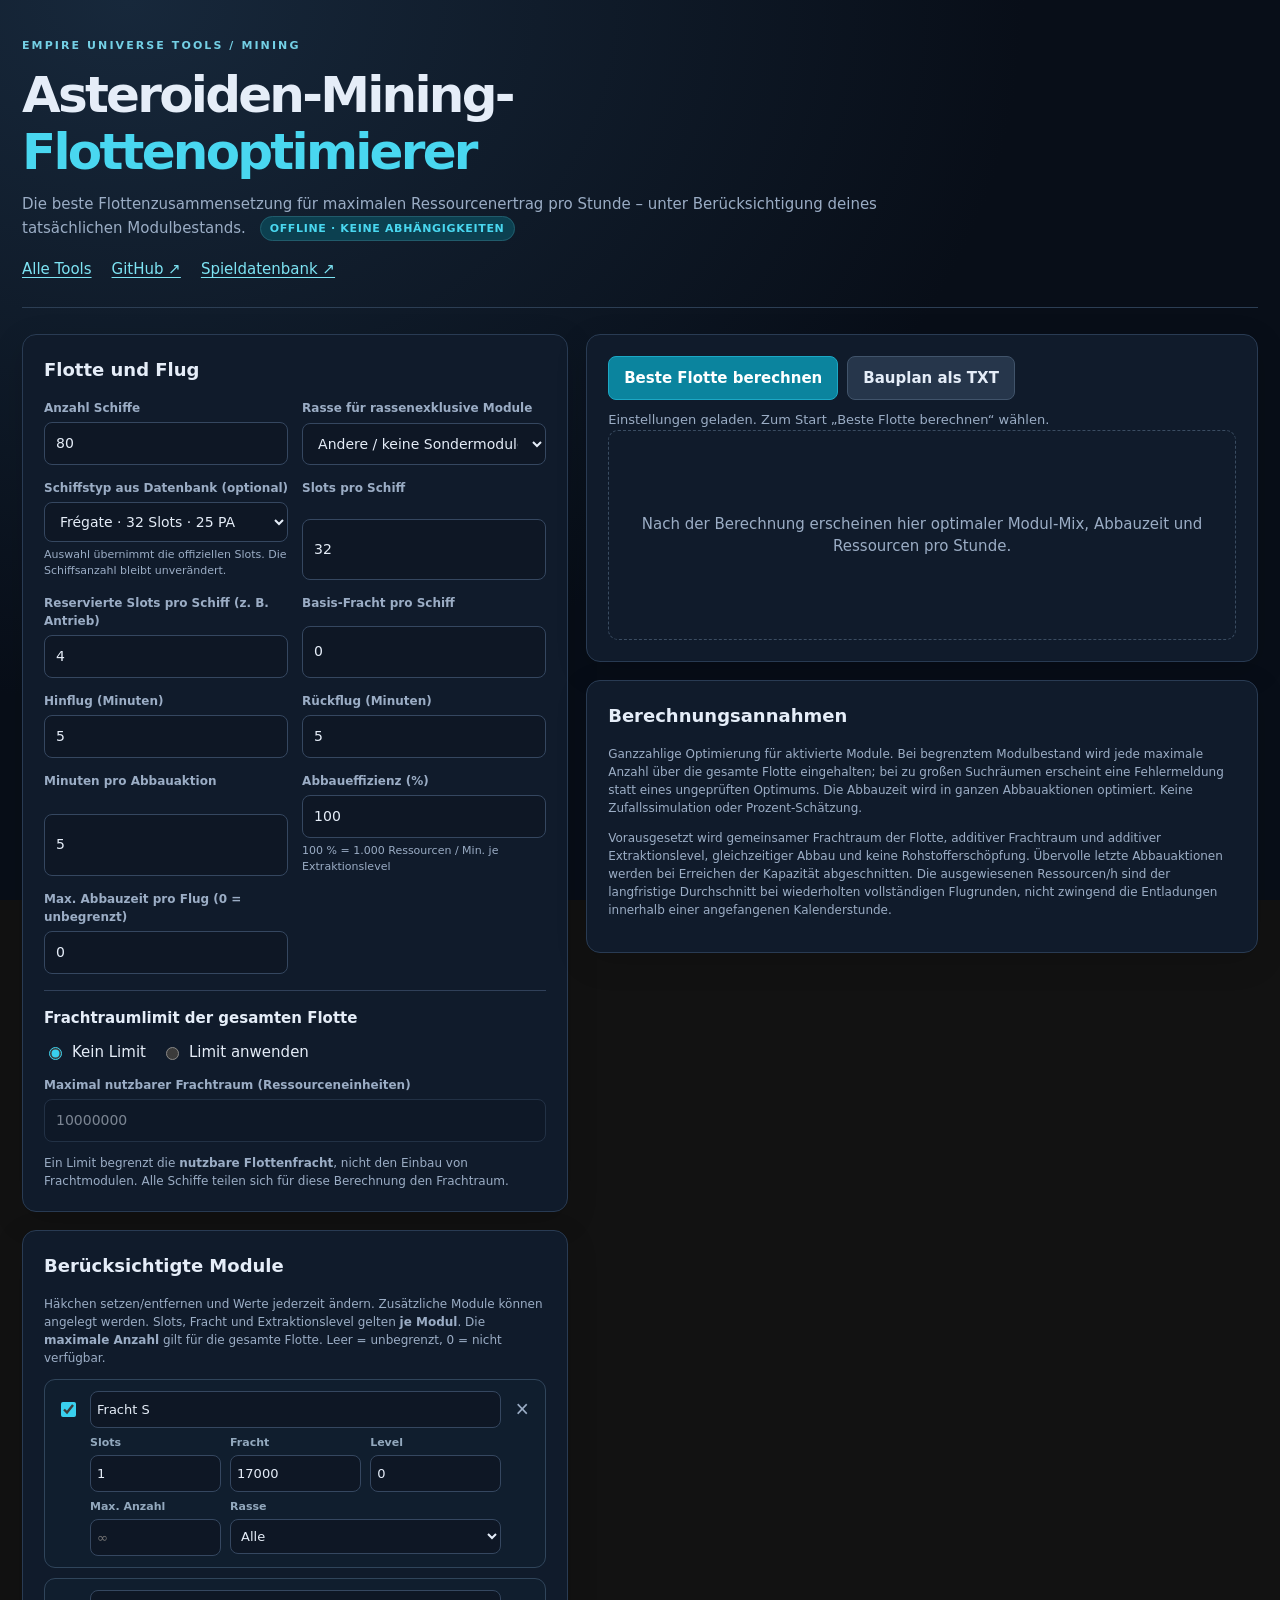
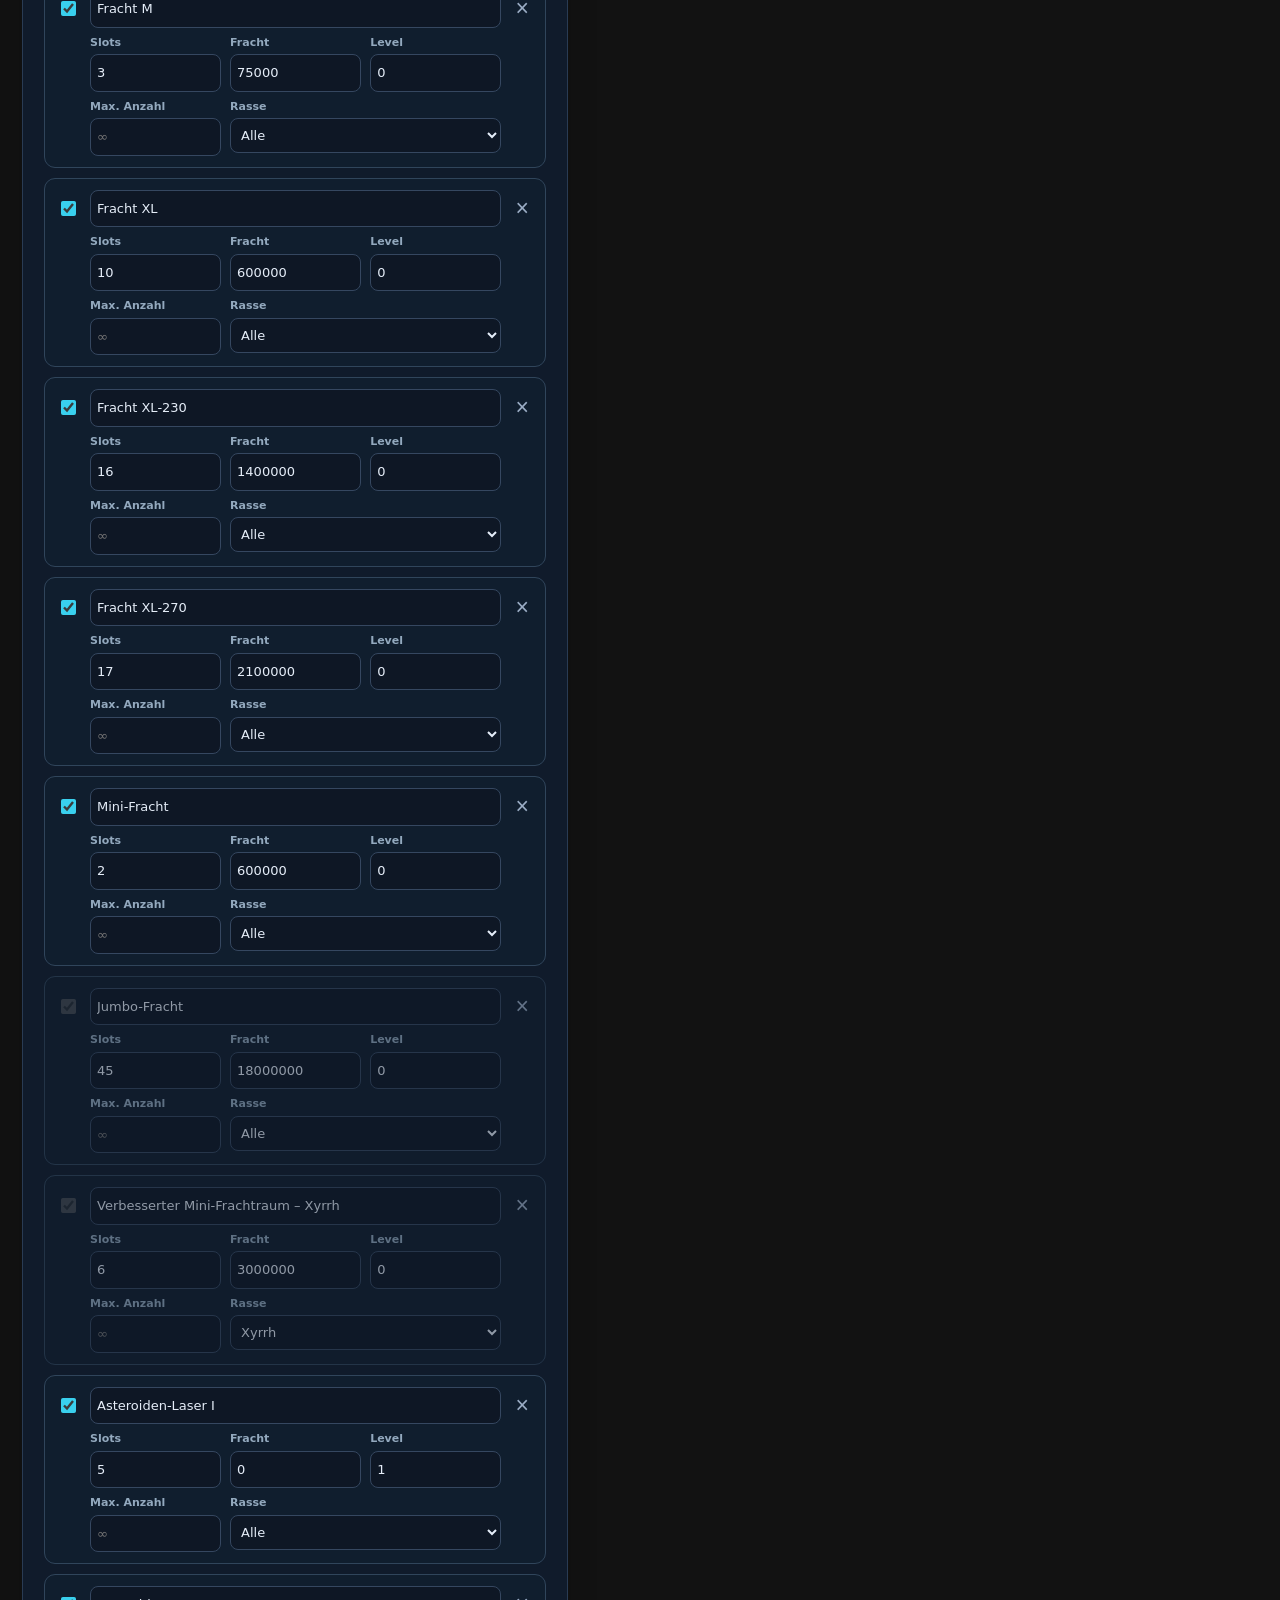
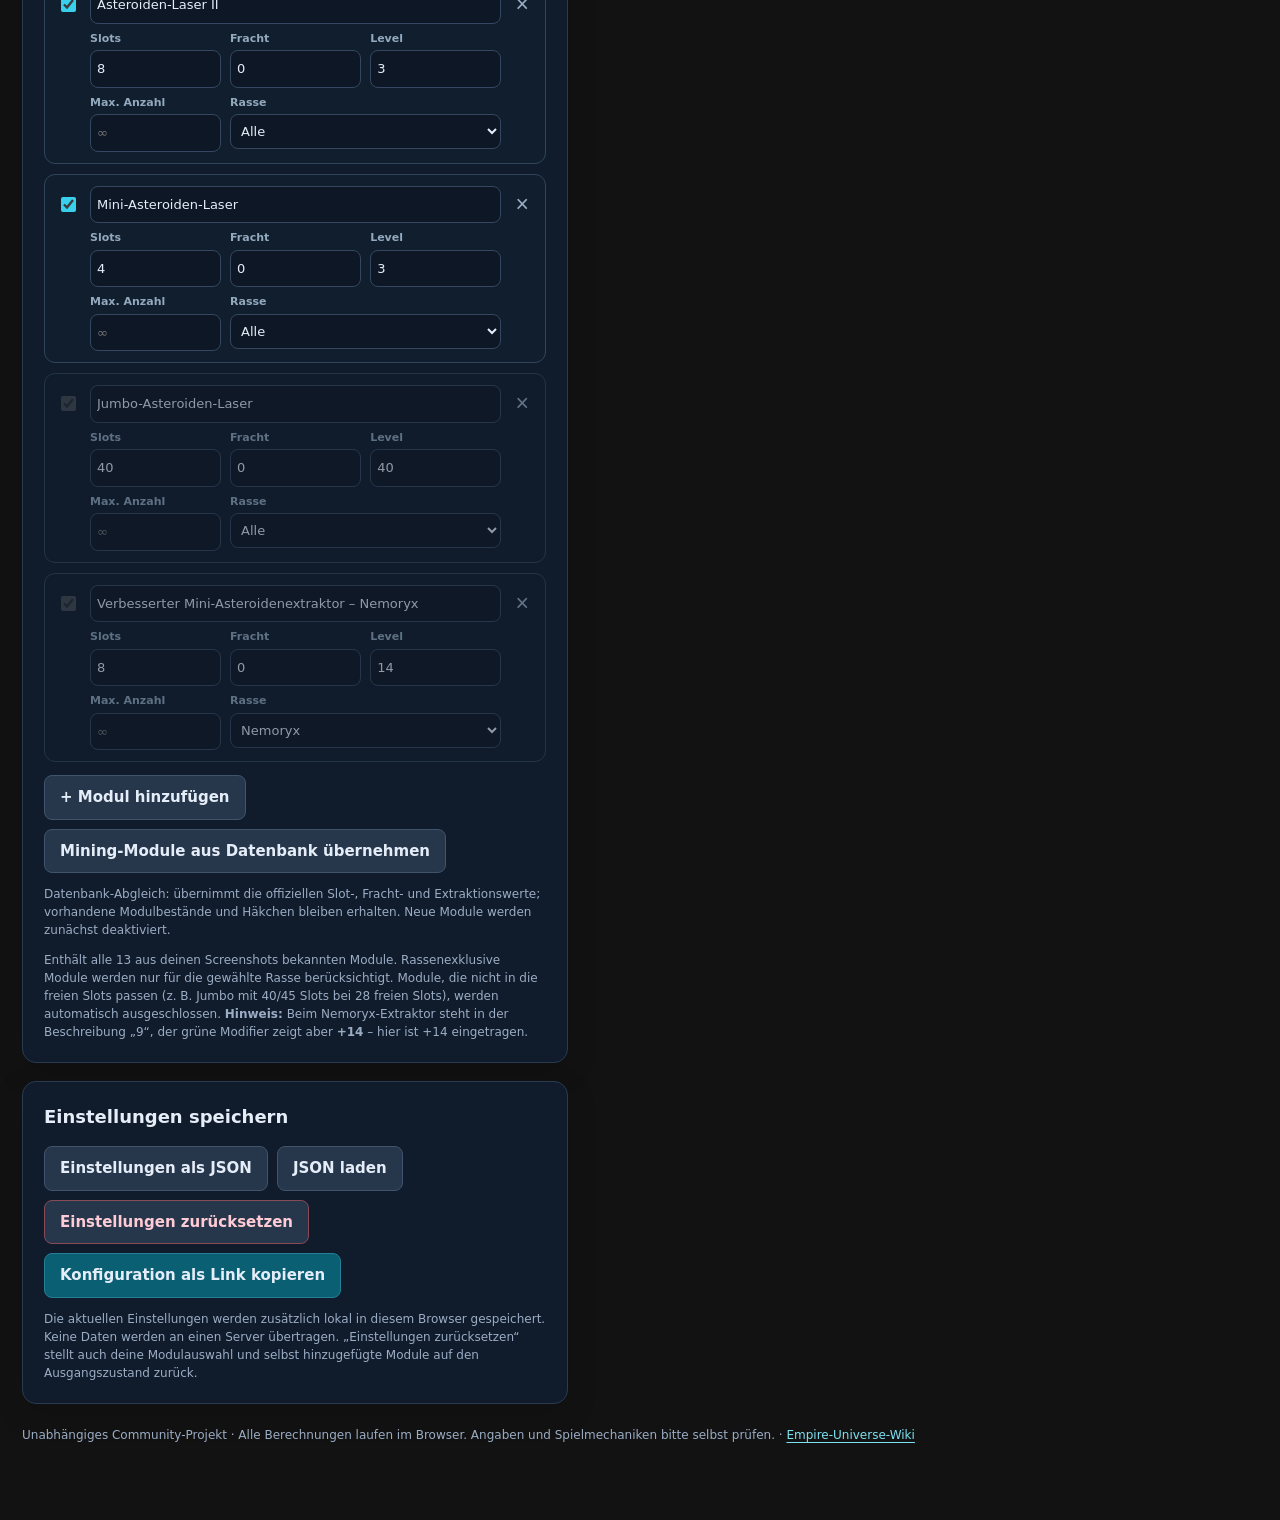
==== asteroiden-mining-flottenoptimierer/index.html @ 344a052e "perf(ui): lazy startup and worker-backed cancellable mining calculations" ====
<!doctype html>
<html lang="de">
<head>
  <meta charset="utf-8">
  <meta name="viewport" content="width=device-width,initial-scale=1">
  <meta name="color-scheme" content="dark">
  <title>Asteroiden-Mining-Flottenoptimierer | Empire Universe Tools</title>
  <meta name="description" content="Berechne die beste Asteroiden-Mining-Flotte für Empire Universe 4 mit Frachtmodulen, Abbau-Effizienz und maximalen Modulstückzahlen. Kostenlos und auf Deutsch.">
  <meta property="og:type" content="website"><meta property="og:locale" content="de_DE">
  <meta property="og:title" content="Asteroiden-Mining-Flottenoptimierer">
  <meta property="og:description" content="Optimiere Asteroidenabbau, Fracht und Flugzeiten mit begrenztem Modulbestand und teile deine Konfiguration.">
  <link rel="canonical" href="https://kejith.github.io/empire-universe-tools/asteroiden-mining-flottenoptimierer/">
  <style>
    :root{--bg:#0b101b;--panel:#141c2b;--panel2:#1b2637;--line:#2a394d;--text:#e5edf8;--muted:#9badc5;--cyan:#39d0ee;--green:#56ddb0;--danger:#ff8b95;--radius:14px}
    *{box-sizing:border-box}body{margin:0;background:radial-gradient(ellipse at 10% 0%,#17283b 0%,var(--bg) 55%) fixed;color:var(--text);font:15px/1.5 system-ui,-apple-system,Segoe UI,Roboto,sans-serif}
    .wrap{max-width:1220px;margin:0 auto;padding:28px 22px 64px}header{margin-bottom:24px}h1{margin:0;font-size:clamp(25px,4vw,36px);line-height:1.15;letter-spacing:-.5px}h1 span{color:var(--cyan)}header p{margin:10px 0 0;color:var(--muted)}h2{font-size:18px;margin:0 0 16px}h3{font-size:15px;margin:0 0 12px}
    .pill{font-size:11px;font-weight:750;letter-spacing:.06em;color:var(--cyan);background:#0c4050;border:1px solid #215b6b;padding:5px 9px;border-radius:99px;vertical-align:middle;margin-left:9px}
    .columns{display:grid;grid-template-columns:minmax(330px,1fr) minmax(450px,1.23fr);gap:18px;align-items:start}.stack{display:grid;gap:18px}
    .panel{background:var(--panel);border:1px solid var(--line);border-radius:var(--radius);padding:21px;box-shadow:0 8px 25px #0002;min-width:0}
    .grid{display:grid;grid-template-columns:repeat(2,minmax(0,1fr));gap:14px}.field{display:grid;gap:5px;min-width:0}.field label{color:var(--muted);font-size:12px;font-weight:650}.field small{font-size:11px;color:var(--muted)}
    input[type=number],input[type=text],select{width:100%;min-width:0;background:#0e1725;color:var(--text);border:1px solid #354760;border-radius:8px;padding:10px 11px;font:inherit;font-size:14px;outline:none}
    input:focus,select:focus,button:focus-visible{outline:2px solid var(--cyan);outline-offset:2px}input[type=checkbox],input[type=radio]{accent-color:#39d0ee}
    input:disabled{opacity:.5}.radio-row{display:flex;flex-wrap:wrap;gap:15px;align-items:center;margin:2px 0 12px}.radio-row label{cursor:pointer;display:flex;gap:7px;align-items:center}
    .actions{display:flex;gap:9px;flex-wrap:wrap}.btn{background:#26364b;color:var(--text);border:1px solid #41546b;border-radius:8px;padding:10px 15px;cursor:pointer;font:inherit;font-weight:650}.btn:hover{background:#324761}.primary{background:#0b849e;border-color:#1ca8c5;color:#fff}.primary:hover{background:#0c9ebb}.danger{color:var(--danger)}
    .module-table,.summary-table{width:100%;border-collapse:collapse}.module-table th,.summary-table th{font-size:11px;color:var(--muted);text-align:left;font-weight:700;border-bottom:1px solid var(--line);padding:0 6px 10px}.module-table td,.summary-table td{padding:8px 5px;border-bottom:1px solid #263347;vertical-align:middle}.module-table td:first-child,.module-table th:first-child{padding-left:0}.module-table td:last-child{text-align:right}
    .module-table input[type=number]{padding:8px 5px;width:100%;min-width:58px;font-size:12px}.module-table input[type=text]{padding:8px 6px;font-size:12px;min-width:104px}.module-table th:nth-child(1){width:24px}.module-table th:nth-child(2){width:33%}.module-table th:nth-child(3){width:13%}.module-table th:nth-child(4){width:23%}.module-table th:nth-child(5){width:12%}.module-table th:nth-child(6){width:120px}.module-table th:nth-child(7){width:30px}
    .scroller{overflow-x:auto}.module-table{min-width:710px}.module-table select{padding:8px 6px;font-size:12px;width:100%;min-width:90px}.module-incompatible{opacity:.55}.icon-btn{background:none;border:0;color:var(--muted);cursor:pointer;font-size:19px;padding:2px 5px}.icon-btn:hover{color:var(--danger)}
    .help{font-size:12px;color:var(--muted);margin:12px 0 0}.status{font-size:13px;color:var(--muted);min-height:20px;margin-top:10px}.status.error{color:var(--danger)}
    .metrics{display:grid;grid-template-columns:repeat(2,minmax(0,1fr));gap:11px}.metric{background:var(--panel2);padding:15px;border:1px solid #344359;border-radius:11px}.metric .label{font-size:12px;color:var(--muted);margin-bottom:5px}.metric .value{font-size:clamp(19px,2.4vw,26px);font-weight:750;font-variant-numeric:tabular-nums;line-height:1.2}.metric.feature .value{color:var(--green)}
    .empty{min-height:210px;display:grid;place-items:center;text-align:center;color:var(--muted);padding:20px;border:1px dashed #3a4c61;border-radius:10px}.hidden{display:none!important}
    .composition{display:grid;gap:12px}.ship{background:#111b29;border:1px solid #304259;border-radius:11px;padding:14px}.ship-head{display:flex;align-items:center;justify-content:space-between;gap:15px;margin-bottom:7px}.ship-head strong{font-size:15px}.ship-details{font-size:12px;color:var(--muted)}.tagline{display:flex;flex-wrap:wrap;gap:6px;margin-top:10px}.tag{border-radius:6px;border:1px solid #365166;background:#172b3a;padding:3px 7px;font-size:12px}
    .summary-table{font-size:13px}.summary-table td:last-child,.summary-table th:last-child{text-align:right;font-variant-numeric:tabular-nums}.summary-table td:nth-child(2),.summary-table th:nth-child(2){text-align:right}.em{color:var(--cyan);font-weight:750}.divider{border:0;border-top:1px solid var(--line);margin:16px 0}.smallprint{color:var(--muted);font-size:12px}.totals{display:flex;flex-wrap:wrap;gap:10px}.total{padding:6px 9px;background:#1b293b;border-radius:7px;font-size:12px}
    .progress{height:14px;display:flex;overflow:hidden;gap:2px;border-radius:5px;background:#17202d;margin:12px 0}.progress > span:nth-child(1),.progress > span:nth-child(3){background:#65778d}.progress > span:nth-child(2){background:#0ca486}
    .footer{margin-top:22px;color:var(--muted);font-size:12px}.hint{color:var(--muted);font-size:12px}
    @media(max-width:950px){.columns{grid-template-columns:1fr}}@media(max-width:520px){.wrap{padding:16px 12px 40px}.panel{padding:15px}.grid{gap:9px}.metrics{gap:8px}.metric{padding:11px}.pill{display:inline-block;margin:8px 0 0}.ship-head{align-items:start}}
  
/* Verbessertes UI */
:root{--bg:#080e18;--panel:#101b2b;--panel2:#172438;--line:#304059;--cyan:#49d7f0;--green:#67e0ba}
.wrap{max-width:1320px;padding-top:38px}
header{border-bottom:1px solid #2c3e54;padding-bottom:26px;margin-bottom:26px}
.produktkennung{font-size:11px;font-weight:800;color:#74d0e5;letter-spacing:.19em;margin-bottom:12px}
header h1{max-width:900px;font-size:clamp(30px,4.4vw,50px);letter-spacing:-.055em}
header p{max-width:860px;line-height:1.65;font-size:15px}
.navigation{display:flex;gap:20px;flex-wrap:wrap;margin-top:17px}
a{color:#7de3f3;text-decoration-thickness:1px;text-underline-offset:3px}
.panel{box-shadow:0 9px 32px #0002;border-color:#293b53}
.metric.feature{background:linear-gradient(145deg,#14392e,#162838);border-color:#2e7967}
.metric.feature .value{font-size:clamp(23px,2.8vw,31px)}
.composition .ship{border-left:3px solid #40aeca}
.share{background:#0a5f73;border-color:#247f96}
  .btn-reset{border-color:#8a4a58;color:#ffcbd4}
  .btn-reset:hover{background:#46212b;border-color:#da7287}
#shareStatus:empty{display:none}
#calculationProgress{display:block;width:100%;height:9px;margin:8px 0 14px;accent-color:#4ed5db}
#calculationProgress[hidden]{display:none}
#totalModules{display:flex;gap:6px;flex-wrap:wrap}
.erklaerung{margin-top:18px;padding:18px;background:#0d2330;border:1px solid #28586a;border-radius:10px}
.erklaerung h2{margin-bottom:12px}
.warum-inhalt{display:grid;grid-template-columns:repeat(auto-fit,minmax(195px,1fr));gap:13px}
.begruendung{background:#142c3c;border:1px solid #2d4e60;border-radius:9px;padding:13px}
.begruendung strong{display:block;color:#a6effa;margin-bottom:5px;font-size:13px}
.begruendung p{margin:0;font-size:12px;color:#c6d7e4;line-height:1.6}
.vergleichsbalken{width:100px;height:9px;border-radius:5px;background:#213245;overflow:hidden}
.vergleichsbalken span{height:100%;display:block;background:linear-gradient(90deg,#0f90a8,#61dfba);border-radius:5px}
#alternatives td:last-child,#alternatives th:last-child{text-align:left}
[hidden]{display:none!important}
/* Modulfelder als Karten statt horizontal scrollender Tabelle. */
.scroller:has(.module-table){overflow:visible}
.module-table{display:block;min-width:0!important;width:100%;border:0}
.module-table thead{display:none}
.module-table tbody{display:grid;gap:10px}
.module-table tr{display:grid;grid-template-columns:25px repeat(3,minmax(0,1fr)) 24px;column-gap:9px;row-gap:7px;border:1px solid #30455b;border-radius:11px;padding:11px;background:#101e2e;min-width:0}
.module-table td{display:flex;flex-direction:column;gap:3px;min-width:0;width:auto;padding:0!important;border:0!important;text-align:left!important}
.module-table td::before{content:attr(data-label);display:block;color:#93a9be;font-size:11px;font-weight:650;min-height:16px}
.module-table td:first-child{grid-column:1;grid-row:1;justify-content:center;align-items:center}
.module-table td:first-child::before,.module-table td:nth-child(2)::before,.module-table td:last-child::before{display:none}
.module-table td:nth-child(2){grid-column:2/5;grid-row:1;justify-content:center}
.module-table td:nth-child(3){grid-column:2;grid-row:2}
.module-table td:nth-child(4){grid-column:3;grid-row:2}
.module-table td:nth-child(5){grid-column:4;grid-row:2}
.module-table td:nth-child(6){grid-column:2;grid-row:3}
.module-table td:nth-child(7){grid-column:3/5;grid-row:3}
.module-table td:nth-child(8){grid-column:5;grid-row:1;justify-content:center}
.module-table input[type=number],.module-table input[type=text],.module-table select{min-width:0!important;width:100%;max-width:100%;font-size:13px;padding:8px 6px}
.module-table input[type=checkbox]{width:15px;height:15px;margin:0}
.module-table .icon-btn{padding:0;font-size:23px;line-height:1;min-width:24px}
.module-table .module-incompatible{opacity:.6}
@media(max-width:490px){.module-table tr{column-gap:6px;padding:9px}.module-table input[type=number],.module-table input[type=text],.module-table select{font-size:12px;padding:8px 4px}}

  </style>
</head>
<body>
  <main class="wrap">
    <header>
      <h1>Empire Universe 4 <span>Flottenoptimierer</span></h1>
      <p>Maximaler langfristiger Ressourcen-Ertrag pro Stunde, mit diskreten Abbauzyklen und tatsächlich montierbaren Modulen. <span class="pill">OFFLINE · KEINE ABHÄNGIGKEITEN</span></p>
    </header>

    <div class="columns">
      <div class="stack">
        <section class="panel">
          <h2>Flotte und Flug</h2>
          <div class="grid">
            <div class="field"><label for="ships">Anzahl Schiffe</label><input id="ships" type="number" min="1" max="300" step="1" value="80"></div>
            <div class="field"><label for="race">Rasse für rassenexklusive Module</label><select id="race"><option value="other">Andere / keine Sondermodule</option><option value="nemoryx">Nemoryx</option><option value="xyrrh">Xyrrh</option></select></div>
            <div class="field"><label for="slots">Slots pro Schiff</label><input id="slots" type="number" min="1" max="500" step="1" value="32"></div>
            <div class="field"><label for="reserved">Reservierte Slots pro Schiff (z. B. Antrieb)</label><input id="reserved" type="number" min="0" step="1" value="4"></div>
            <div class="field"><label for="baseCargo">Basis-Fracht pro Schiff</label><input id="baseCargo" type="number" min="0" step="1" value="0"></div>
            <div class="field"><label for="outbound">Hinflug (Minuten)</label><input id="outbound" type="number" min="0" step="0.1" value="5"></div>
            <div class="field"><label for="inbound">Rückflug (Minuten)</label><input id="inbound" type="number" min="0" step="0.1" value="5"></div>
            
            <div class="field"><label for="interval">Minuten pro Abbauaktion</label><input id="interval" type="number" min="0.1" step="0.1" value="5"></div>
            <div class="field"><label for="efficiency">Abbaueffizienz (%)</label><input id="efficiency" type="number" min="0.01" max="1000" step="0.1" value="100"><small>100 % = 1.000 Ressourcen / Min. je Extraktionslevel</small></div>
            <div class="field"><label for="maxMining">Max. Abbauzeit pro Flug (0 = unbegrenzt)</label><input id="maxMining" type="number" min="0" step="any" value="0"></div>
          </div>
          <hr class="divider">
          <h3>Frachtraumlimit der gesamten Flotte</h3>
          <div class="radio-row">
            <label><input type="radio" name="limitMode" value="none" checked> Kein Limit</label>
            <label><input type="radio" name="limitMode" value="limit"> Limit anwenden</label>
          </div>
          <div class="field"><label for="cargoLimit">Maximal nutzbarer Frachtraum (Ressourceneinheiten)</label><input id="cargoLimit" type="number" min="1" step="1" value="10000000" disabled></div>
          <p class="help">Ein Limit begrenzt die <strong>nutzbare Flottenfracht</strong>, nicht den Einbau von Frachtmodulen. Alle Schiffe teilen sich für diese Berechnung den Frachtraum.</p>
        </section>

        <section class="panel">
          <h2>Berücksichtigte Module</h2>
          <p class="smallprint">Häkchen setzen/entfernen und Werte jederzeit ändern. Zusätzliche Module können angelegt werden. Slots, Fracht und Extraktionslevel gelten <strong>je Modul</strong>. Die <strong>maximale Anzahl</strong> gilt für die gesamte Flotte. Leer = unbegrenzt, 0 = nicht verfügbar.</p>
          <div class="scroller"><table class="module-table">
            <thead><tr><th title="Berücksichtigen">An</th><th>Name</th><th>Slots</th><th>Fracht</th><th>Level</th><th>Max. Anzahl</th><th>Rasse</th><th></th></tr></thead>
            <tbody id="moduleRows"></tbody>
          </table></div>
          <div class="actions" style="margin-top:13px">
            <button class="btn" type="button" id="addModule">+ Modul hinzufügen</button>
          </div>
          <p class="help">Enthält alle 13 aus deinen Screenshots bekannten Module. Rassenexklusive Module werden nur für die gewählte Rasse berücksichtigt. Module, die nicht in die freien Slots passen (z. B. Jumbo mit 40/45 Slots bei 28 freien Slots), werden automatisch ausgeschlossen. <strong>Hinweis:</strong> Beim Nemoryx-Extraktor steht in der Beschreibung „9“, der grüne Modifier zeigt aber <strong>+14</strong> – hier ist +14 eingetragen.</p>
        </section>
        <section class="panel">
          <h2>Einstellungen speichern</h2>
          <div class="actions">
            <button class="btn" id="exportSettings" type="button">Einstellungen als JSON</button>
            <button class="btn" id="importSettings" type="button">JSON laden</button>
            <button class="btn btn-reset" type="button" id="reset" title="Alle Einstellungen und Module auf die Standardwerte zurücksetzen">Einstellungen zurücksetzen</button>
            <input type="file" id="importFile" accept="application/json,.json" class="hidden">
          </div>
          <p class="help">Die aktuellen Einstellungen werden zusätzlich lokal in diesem Browser gespeichert. Keine Daten werden an einen Server übertragen. „Einstellungen zurücksetzen“ stellt auch deine Modulauswahl und selbst hinzugefügte Module auf den Ausgangszustand zurück.</p>
        </section>
      </div>

      <div class="stack">
        <section class="panel">
          <div class="actions"><button class="btn primary" id="calculate" type="button">Beste Flotte berechnen</button><button class="btn" id="cancelCalculation" type="button" hidden>Berechnung abbrechen</button><button class="btn" id="downloadPlan" type="button" disabled>Bauplan als TXT</button></div>
          <div id="status" class="status" role="status" aria-live="polite">Bereit zur Berechnung.</div><progress id="calculationProgress" max="100" value="0" aria-label="Fortschritt der Flottenoptimierung" hidden></progress>
          <div id="empty" class="empty">Nach der Berechnung erscheinen hier optimaler Modul-Mix, Abbauzeit und Ressourcen pro Stunde.</div>
          <div id="results" class="hidden">
            <div class="metrics">
              <div class="metric feature"><div class="label">Ressourcen pro Stunde (langfristig)</div><div class="value" id="hourRate">–</div></div>
              <div class="metric"><div class="label">Optimale Abbauzeit</div><div class="value" id="miningTime">–</div></div>
              <div class="metric"><div class="label">Extraktionsstärke gesamt</div><div class="value" id="miningLevel">–</div></div>
              <div class="metric"><div class="label">Frachtkapazität installiert</div><div class="value" id="cargoTotal">–</div></div>
              <div class="metric"><div class="label">Ressourcen pro Flugrunde</div><div class="value" id="perCycle">–</div></div>
              <div class="metric"><div class="label">Gesamtdauer einer Flugrunde</div><div class="value" id="cycleTime">–</div></div>
            </div>
            <div class="progress" title="Hinflug / Abbau / Rückflug"><span id="barOut"></span><span id="barMining"></span><span id="barReturn"></span></div>
            <div class="smallprint" id="cycleDescription"></div>
            <hr class="divider">
            <h2>Optimale Flottenzusammensetzung</h2>
            <div id="composition" class="composition"></div>
            <hr class="divider">
            <h2>Gesamter Modulbedarf</h2>
            <div id="totalModules"></div>
            <hr class="divider">
            <h2>Vergleich alternativer Abbauzeiten</h2>
            <div class="scroller"><table class="summary-table"><thead><tr><th>Abbauzeit</th><th>Stärke</th><th>Ressourcen / h</th></tr></thead><tbody id="alternatives"></tbody></table></div>
            <p class="help">Jede Zeile wird mit einer eigenen, dafür optimalen Flottenzusammensetzung berechnet.</p>
          </div>
        </section>
        <section class="panel">
          <h2>Berechnungsannahmen</h2>
          <p class="smallprint">Ganzzahlige Optimierung für aktivierte Module. Bei begrenztem Modulbestand wird jede maximale Anzahl über die gesamte Flotte eingehalten; bei zu großen Suchräumen erscheint eine Fehlermeldung statt eines ungeprüften Optimums. Die Abbauzeit wird in ganzen Abbauaktionen optimiert. Keine Zufallssimulation oder Prozent-Schätzung.</p>
          <p class="smallprint">Vorausgesetzt wird gemeinsamer Frachtraum der Flotte, additiver Frachtraum und additiver Extraktionslevel, gleichzeitiger Abbau und keine Rohstofferschöpfung. Übervolle letzte Abbauaktionen werden bei Erreichen der Kapazität abgeschnitten. Die ausgewiesenen Ressourcen/h sind der langfristige Durchschnitt bei wiederholten vollständigen Flugrunden, nicht zwingend die Entladungen innerhalb einer angefangenen Kalenderstunde.</p>
        </section>
      </div>
    </div>
    <p class="footer">Läuft als einzelne HTML-Datei ohne CDN oder externe Bibliotheken. Modulnamen und -werte sind manuell änderbar, damit spätere Spielupdates berücksichtigt werden können.</p>
  </main>
<script>
'use strict';

const defaults = {
  ships:80, slots:32, reserved:4, baseCargo:0, outbound:5, inbound:5,
  interval:5, efficiency:100, maxMining:0, limitMode:'none', cargoLimit:10000000, race:'other', schemaVersion:2,
  modules:[
    {id:'cargo-s',name:'Fracht S',slots:1,cargo:17000,extraction:0,enabled:true,race:'all'},
    {id:'cargo-m',name:'Fracht M',slots:3,cargo:75000,extraction:0,enabled:true,race:'all'},
    {id:'cargo-xl',name:'Fracht XL',slots:10,cargo:600000,extraction:0,enabled:true,race:'all'},
    {id:'cargo-xl230',name:'Fracht XL-230',slots:16,cargo:1400000,extraction:0,enabled:true,race:'all'},
    {id:'cargo-xl270',name:'Fracht XL-270',slots:17,cargo:2100000,extraction:0,enabled:true,race:'all'},
    {id:'cargo-mini',name:'Mini-Fracht',slots:2,cargo:600000,extraction:0,enabled:true,race:'all'},
    {id:'cargo-jumbo',name:'Jumbo-Fracht',slots:45,cargo:18000000,extraction:0,enabled:true,race:'all'},
    {id:'cargo-xyrrh',name:'Verbesserter Mini-Frachtraum – Xyrrh',slots:6,cargo:3000000,extraction:0,enabled:true,race:'xyrrh'},
    {id:'laser-i',name:'Asteroiden-Laser I',slots:5,cargo:0,extraction:1,enabled:true,race:'all'},
    {id:'laser-ii',name:'Asteroiden-Laser II',slots:8,cargo:0,extraction:3,enabled:true,race:'all'},
    {id:'laser-mini',name:'Mini-Asteroiden-Laser',slots:4,cargo:0,extraction:3,enabled:true,race:'all'},
    {id:'laser-jumbo',name:'Jumbo-Asteroiden-Laser',slots:40,cargo:0,extraction:40,enabled:true,race:'all'},
    {id:'laser-nemoryx',name:'Verbesserter Mini-Asteroidenextraktor – Nemoryx',slots:8,cargo:0,extraction:14,enabled:true,race:'nemoryx'}
  ]
};
const $ = id => document.getElementById(id);
const format = new Intl.NumberFormat('de-DE',{maximumFractionDigits:2});
const integers = new Intl.NumberFormat('de-DE',{maximumFractionDigits:0});
const clone = data => JSON.parse(JSON.stringify(data));
const number = (value,label,{min=0,integer=false,max=Number.MAX_SAFE_INTEGER}={}) => {
  const n=Number(value);
  if(value === '' || !Number.isFinite(n) || n < min || n > max || (integer && !Number.isSafeInteger(n)))
    throw new Error(`${label}: ungültiger Wert${integer?' (ganze Zahl erforderlich)':''}.`);
  return n;
};
let modules=clone(defaults.modules).map(m=>({...m,maxCount:null}));
let currentPlan=null;
let currentWorker=null;
let requestId=0;

function renderModules(){
  const body=$('moduleRows'); body.replaceChildren();
  const race=$('race').value;
  const freeSlots=Math.max(0,Number($('slots').value)-Number($('reserved').value));
  for(const module of modules){
    const tr=document.createElement('tr');
    const isRaceAllowed=module.race==='all'||module.race===race;
    const fits=Number(module.slots)<=freeSlots;
    if(!isRaceAllowed||!fits){tr.classList.add('module-incompatible');tr.title=!isRaceAllowed?'Nicht für die ausgewählte Rasse verfügbar.':'Zu viele Slots für dieses Schiff.';}
    const checkboxCell=document.createElement('td');
    const checkbox=document.createElement('input');checkbox.type='checkbox';checkbox.checked=module.enabled;checkbox.disabled=!isRaceAllowed||!fits;checkbox.title=tr.title||'Modul berücksichtigen';
    checkbox.addEventListener('change',()=>{module.enabled=checkbox.checked;dirty();});checkboxCell.append(checkbox);tr.append(checkboxCell);
    for(const [key,type,min] of [['name','text',null],['slots','number',1],['cargo','number',0],['extraction','number',0],['maxCount','number',0]]){
      const td=document.createElement('td');const input=document.createElement('input');input.type=type;input.value=module[key]??'';
      if(key==='maxCount')input.placeholder='∞';
      input.setAttribute('aria-label',`${key} für ${module.name}`);
      if(type==='number'){input.min=min;input.step='1'}
      input.addEventListener('input',()=>{module[key]=key==='maxCount'?(input.value===''?null:input.value):input.value;dirty();});
      if(key==='slots')input.addEventListener('change',renderModules);
      td.dataset.label={name:'Name',slots:'Slots',cargo:'Fracht',extraction:'Level',maxCount:'Max. Anzahl'}[key];td.append(input);tr.append(td);
    }
    const raceCell=document.createElement('td'),raceSelect=document.createElement('select');
    for(const [value,label] of [['all','Alle'],['nemoryx','Nemoryx'],['xyrrh','Xyrrh']]){
      const opt=document.createElement('option');opt.value=value;opt.textContent=label;raceSelect.append(opt);
    }
    raceSelect.value=module.race||'all';
    raceSelect.setAttribute('aria-label',`Rassenbeschränkung für ${module.name}`);
    raceSelect.addEventListener('change',()=>{module.race=raceSelect.value;renderModules();dirty();});
    raceCell.dataset.label='Rasse';raceCell.append(raceSelect);tr.append(raceCell);
    const deleteCell=document.createElement('td'),deleteButton=document.createElement('button');
    deleteButton.type='button';deleteButton.className='icon-btn';deleteButton.textContent='×';deleteButton.title=`${module.name} entfernen`;
    deleteButton.addEventListener('click',()=>{modules=modules.filter(m=>m!==module);renderModules();dirty();});
    deleteCell.append(deleteButton);tr.append(deleteCell);body.append(tr);
  }
}
function inputs(){
  const read=id=>$(id).value;
  const race=read('race');
  const result={
    ships:number(read('ships'),'Anzahl Schiffe',{min:1,max:300,integer:true}),race,
    slots:number(read('slots'),'Slots pro Schiff',{min:1,max:500,integer:true}),
    reserved:number(read('reserved'),'Reservierte Slots',{integer:true}),
    baseCargo:number(read('baseCargo'),'Basis-Fracht',{integer:true}),
    outbound:number(read('outbound'),'Hinflug'),inbound:number(read('inbound'),'Rückflug'),
    interval:number(read('interval'),'Abbauintervall',{min:0.001}),
    efficiency:number(read('efficiency'),'Abbaueffizienz',{min:0.01,max:1000}),
    maxMining:number(read('maxMining'),'Maximale Abbauzeit'),
    limitMode:document.querySelector('input[name=limitMode]:checked').value,
    cargoLimit:number(read('cargoLimit'),'Frachtlimit',{min:1,integer:true}),
    modules:modules.filter(m=>m.enabled && ((m.race||'all')==='all'||m.race===race)).map((m,i)=>({id:m.id,name:String(m.name).trim(),slots:number(m.slots,`Slots von Modul ${i+1}`,{min:1,integer:true}),cargo:number(m.cargo,`Fracht von Modul ${i+1}`,{integer:true}),extraction:number(m.extraction,`Extraktionslevel von Modul ${i+1}`,{integer:true}),maxCount:m.maxCount==null||m.maxCount===''?null:number(m.maxCount,`Maximale Anzahl von Modul ${i+1}`,{integer:true})}))
  };
  result.resourceRate=1000*result.efficiency/100;
  result.unload=0;
  result.modules=result.modules.filter(m=>m.maxCount!==0);
  if(result.reserved >= result.slots)throw new Error('Die reservierten Slots müssen kleiner als die Slots pro Schiff sein.');
  if(result.modules.some(m=>!m.name || (m.cargo===0 && m.extraction===0)))throw new Error('Aktive Module benötigen einen Namen und mindestens einen Effekt (Fracht oder Extraktion).');
  if(!result.modules.some(m=>m.extraction>0))throw new Error('Bitte mindestens ein Extraktionsmodul aktivieren.');
  if(!result.modules.some(m=>m.cargo>0) && result.baseCargo===0)throw new Error('Es gibt keinen nutzbaren Frachtraum.');
  if(result.maxMining>0 && result.maxMining<result.interval)throw new Error('Die maximale Abbauzeit muss mindestens eine Abbauaktion erlauben.');
  return result;
}
function getRawSettings(){
  const ids=['ships','slots','reserved','baseCargo','outbound','inbound','interval','efficiency','maxMining','cargoLimit'];
  const data=Object.fromEntries(ids.map(id=>[id,$(id).value]));
  data.limitMode=document.querySelector('input[name=limitMode]:checked').value;
  data.race=$('race').value;
  data.schemaVersion=2;
  data.modules=clone(modules);return data;
}
function setSettings(data){
  const src={...defaults,...data};
  if(data.efficiency==null && data.resourceRate!=null)src.efficiency=Number(data.resourceRate)/10;
  for(const id of ['ships','slots','reserved','baseCargo','outbound','inbound','interval','efficiency','maxMining','cargoLimit'])$(id).value=src[id];
  $('race').value=['nemoryx','xyrrh'].includes(src.race)?src.race:'other';
  const mode=src.limitMode==='limit'?'limit':'none';
  document.querySelector(`input[name=limitMode][value="${mode}"]`).checked=true;
  $('cargoLimit').disabled=mode!=='limit';
  if(!Array.isArray(src.modules)||src.modules.length>100)throw new Error('Die Modulliste in der Datei ist ungültig.');
  // Previous HTML versions had only five modules. Preserve edited and custom
  // settings, adding only the new modules on first migration to version 2.
  const incoming=Number(data.schemaVersion)>=2?src.modules:[...src.modules,...defaults.modules.filter(m=>!src.modules.some(existing=>existing.id===m.id))];
  modules=incoming.map((m,i)=>({id:String(m.id||`custom-${i}`),name:String(m.name??''),slots:m.slots??1,cargo:m.cargo??0,extraction:m.extraction??0,enabled:Boolean(m.enabled),race:['nemoryx','xyrrh'].includes(m.race)?m.race:'all',maxCount:m.maxCount??null}));
  renderModules();dirty();
}
function dirty(){
  cancelWork();
  currentPlan=null;$('downloadPlan').disabled=true;$('results').classList.add('hidden');$('empty').classList.remove('hidden');
  $('status').textContent='Einstellungen geändert. „Beste Flotte berechnen“ auswählen.';
  $('status').classList.remove('error');
  try{localStorage.setItem('eu4-fleet-optimizer-settings',JSON.stringify(getRawSettings()));}catch(_){}
}

// Builds every single-ship loadout that could maximize cargo for an exact integer
// extraction level. Unbounded knapsack by used slot count; immutable parent
// pointers allow exact reconstruction of installed modules.
function buildShipFrontier(data){
  const free=data.slots-data.reserved;
  const mods=data.modules.filter(m=>m.slots<=free);
  if(!mods.some(m=>m.extraction>0))throw new Error('Kein aktives Extraktionsmodul passt in die freien Slots.');
  const bySlots=Array.from({length:free+1},()=>new Map());
  bySlots[0].set(0,{cargo:0,level:0,used:0,prev:null,moduleIndex:-1});
  for(let used=0;used<=free;used++){
    for(const [level,node] of bySlots[used]){
      for(let i=0;i<mods.length;i++){
        const m=mods[i],nextSlots=used+m.slots;
        if(nextSlots>free)continue;
        const nextLevel=level+m.extraction,nextCargo=node.cargo+m.cargo;
        const existing=bySlots[nextSlots].get(nextLevel);
        if(!existing || nextCargo>existing.cargo){
          bySlots[nextSlots].set(nextLevel,{cargo:nextCargo,level:nextLevel,used:nextSlots,prev:node,moduleIndex:data.modules.indexOf(m)});
        }
      }
    }
  }
  const best=new Map();
  for(const slotMap of bySlots)for(const [level,node] of slotMap){
    if(!best.has(level)||node.cargo>best.get(level).cargo)best.set(level,node);
  }
  // A stronger loadout with at least as much cargo always dominates a weaker one.
  let biggest=-1;const frontier=[];
  for(const [level,node] of [...best.entries()].sort((a,b)=>b[0]-a[0])){
    if(node.cargo>biggest){frontier.push({level,cargo:node.cargo,node});biggest=node.cargo;}
  }
  if(frontier.length===0)throw new Error('Keine passende Modulkombination gefunden.');
  const largestLevel=Math.max(...frontier.map(x=>x.level));
  if(data.ships*(data.ships*largestLevel+1)>2500000)
    throw new Error('Diese Eingabe ist für die lokale Optimierung zu groß. Reduziere die Schiffszahl oder die Extraktionslevel pro Modul.');
  return frontier;
}

// Exact fleet DP. For each possible TOTAL extraction level, preserve maximum
// achievable TOTAL cargo. This suffices because throughput is monotone in both.
function buildFleetFrontier(data,shipOptions){
  const maxLevel=Math.max(...shipOptions.map(x=>x.level));
  let previous=new Float64Array(1); previous[0]=0;
  const parent=[null];
  for(let n=1;n<=data.ships;n++){
    const next=new Float64Array(n*maxLevel+1).fill(-1);
    const chosen=new Int32Array(next.length).fill(-1);
    for(let level=0;level<previous.length;level++){
      if(previous[level]<0)continue;
      const cargo=previous[level];
      for(let optionIdx=0;optionIdx<shipOptions.length;optionIdx++){
        const opt=shipOptions[optionIdx];const newLevel=level+opt.level;
        const newCargo=cargo+opt.cargo;
        if(newCargo>next[newLevel]){next[newLevel]=newCargo;chosen[newLevel]=optionIdx;}
      }
    }
    parent.push(chosen);previous=next;
  }
  return {cargoByLevel:previous,parent,shipOptions};
}
function resultForTime(level,rawCargo,minutes,data){
  const installedCargo=rawCargo+data.ships*data.baseCargo;
  const usableCargo=data.limitMode==='limit'?Math.min(installedCargo,data.cargoLimit):installedCargo;
  const mined=level*data.resourceRate*minutes;
  const perTrip=Math.min(usableCargo,mined);
  const travel=data.outbound+data.inbound;
  return {rate:perTrip*60/(travel+minutes),level,installedCargo,usableCargo,perTrip,minutes,cycle:travel+minutes};
}
function bestAtTime(fleet,data,minutes){
  let best=null;
  for(let level=1;level<fleet.cargoByLevel.length;level++){
    if(fleet.cargoByLevel[level]<0)continue;
    const result=resultForTime(level,fleet.cargoByLevel[level],minutes,data);
    if(!best || result.rate>best.rate)best=result;
  }
  return best;
}
function solve(data){
  const shipOptions=buildShipFrontier(data);
  const fleet=buildFleetFrontier(data,shipOptions);
  const maxSteps=data.maxMining>0?Math.floor((data.maxMining+1e-9)/data.interval):Infinity;
  let best=null;
  for(let level=1;level<fleet.cargoByLevel.length;level++){
    const cargo=fleet.cargoByLevel[level];
    if(cargo<0)continue;
    const capacity=data.limitMode==='limit'?Math.min(cargo+data.ships*data.baseCargo,data.cargoLimit):cargo+data.ships*data.baseCargo;
    if(capacity<=0)continue;
    // At fixed strength/cargo, throughput rises until full and falls afterwards.
    // So only the discrete ticks immediately below and above the fill point matter.
    const approximate=capacity/(level*data.resourceRate*data.interval);
    const low=Math.max(1,Math.min(maxSteps,Math.floor(approximate)));
    const high=Math.max(1,Math.min(maxSteps,Math.ceil(approximate)));
    for(const steps of new Set([low,high])){
      if(steps>maxSteps)continue;
      const value=resultForTime(level,cargo,steps*data.interval,data);
      if(!best||value.rate>best.rate+1e-9 || (Math.abs(value.rate-best.rate)<1e-9 && value.cycle<best.cycle))best=value;
    }
  }
  if(!best||best.rate<=0)throw new Error('Keine Konfiguration kann mit den aktuellen Modulen Ressourcen transportieren.');
  // Trace back fleet layouts from the exact optimal extraction level.
  const byOption=new Map();let level=best.level;
  for(let n=data.ships;n>0;n--){
    const idx=fleet.parent[n][level];
    if(idx<0)throw new Error('Interner Rekonstruktionsfehler.');
    byOption.set(idx,(byOption.get(idx)||0)+1);
    level-=fleet.shipOptions[idx].level;
  }
  const compositions=[...byOption].map(([idx,count])=>{
    const opt=fleet.shipOptions[idx],counts=new Map();let node=opt.node;
    while(node.prev){counts.set(node.moduleIndex,(counts.get(node.moduleIndex)||0)+1);node=node.prev;}
    return {count,level:opt.level,cargo:opt.cargo,used:opt.node.used,modules:[...counts].sort((a,b)=>a[0]-b[0]).map(([moduleIdx,quantity])=>({name:data.modules[moduleIdx].name,quantity}))};
  }).sort((a,b)=>b.level-a.level || b.cargo-a.cargo);
  return {...best,compositions,fleet,data};
}

function el(tag,txt,cls){const e=document.createElement(tag);if(txt!==undefined)e.textContent=txt;if(cls)e.className=cls;return e;}
function renderResult(plan){
  const {data}=plan;
  const set=(id,text)=>$(id).textContent=text;
  set('hourRate',integers.format(plan.rate));
  set('miningTime',`${format.format(plan.minutes)} Min.`);
  set('miningLevel',integers.format(plan.level));
  set('cargoTotal',integers.format(plan.installedCargo));
  set('perCycle',integers.format(plan.perTrip));
  set('cycleTime',`${format.format(plan.cycle)} Min.`);
  const total=plan.cycle;
  $('barOut').style.flex=data.outbound/total;
  $('barMining').style.flex=plan.minutes/total;
  $('barReturn').style.flex=data.inbound/total;
  set('cycleDescription',`${format.format(data.outbound)} Min. Hinflug + ${format.format(plan.minutes)} Min. Abbau (${integers.format(Math.round(plan.minutes/data.interval))} Aktionen) + ${format.format(data.inbound)} Min. Rückflug. ${plan.installedCargo!==plan.usableCargo?'Nutzbarer Frachtraum durch Limit: '+integers.format(plan.usableCargo)+'. ':''}Abbauleistung: ${integers.format(plan.level*data.resourceRate)} Ressourcen/Minute.`);
  const composition=$('composition');composition.replaceChildren();
  const totalModules=new Map();
  for(const item of plan.compositions){
    const ship=el('div',undefined,'ship');
    const head=el('div',undefined,'ship-head');head.append(el('strong',`${item.count} × Fregatte`),el('span',`Stärke ${integers.format(item.level)}`,'em'));ship.append(head);
    ship.append(el('div',`${integers.format(item.cargo+data.baseCargo)} Fracht / Schiff · ${item.used+data.reserved} von ${data.slots} Slots belegt (${data.reserved} reserviert)`,'ship-details'));
    const tags=el('div',undefined,'tagline');
    for(const module of item.modules){tags.append(el('span',`${module.quantity}× ${module.name}`,'tag'));totalModules.set(module.name,(totalModules.get(module.name)||0)+module.quantity*item.count);}
    tags.append(el('span',`${data.reserved} Antriebs-/Reserveslots`,'tag'));
    ship.append(tags);composition.append(ship);
  }
  const totals=$('totalModules');totals.replaceChildren();
  for(const [name,quantity] of [...totalModules].sort((a,b)=>a[0].localeCompare(b[0],'de'))){totals.append(el('span',`${integers.format(quantity)} × ${name}`,'total'));}
  const tbody=$('alternatives');tbody.replaceChildren();
  const center=Math.round(plan.minutes/data.interval);
  for(const alt of plan.alternatives||[]){
    const tr=el('tr');
    if(alt.tick===center)tr.className='em';
    tr.append(el('td',`${format.format(alt.minutes)} Min.`),el('td',integers.format(alt.level)),el('td',integers.format(alt.rate)));
    tbody.append(tr);
  }
  $('empty').classList.add('hidden');$('results').classList.remove('hidden');
  $('downloadPlan').disabled=false;
}
function download(filename,text,contentType){
  const blob=new Blob([text],{type:contentType});
  const url=URL.createObjectURL(blob),link=document.createElement('a');
  link.href=url;link.download=filename;document.body.append(link);link.click();link.remove();
  setTimeout(()=>URL.revokeObjectURL(url),1500);
}
function exportPlan(plan){
  const data=plan.data;
  const lines=[
    'Empire Universe 4 – Optimaler Flottenbauplan',
    `Abbaueffizienz: ${format.format(data.efficiency??100)} % (Basis 1.000 Ressourcen/Min./Level)`,
    '===========================================',
    `Schiffe: ${data.ships} | Slots pro Schiff: ${data.slots} | Reserviert: ${data.reserved}`,
    `Ressourcen/h: ${integers.format(plan.rate)}`,
    `Abbauzeit: ${format.format(plan.minutes)} Minuten`,
    `Abbauaktionen: ${Math.round(plan.minutes/data.interval)}`,
    `Abbaustärke: ${integers.format(plan.level)}`,
    `Fracht installiert: ${integers.format(plan.installedCargo)}`,
    `Fracht effektiv: ${integers.format(plan.usableCargo)}`,
    `Ressourcen pro Runde: ${integers.format(plan.perTrip)}`,
    `Flugdauer je Runde inkl. Abbau: ${format.format(plan.cycle)} Minuten`,
    '', 'Ausrüstungen:',
    ...plan.compositions.flatMap(ship=>[`${ship.count}× Fregatte (Stärke ${ship.level}, Fracht ${integers.format(ship.cargo+data.baseCargo)}):`,...ship.modules.map(m=>`  ${m.quantity}× ${m.name}`),`  + ${data.reserved} reservierte Slots`, '']),
    'Hinweis: gemeinsamer Flottenfrachterraum und additive Modulleistung angenommen.'
  ];
  download('EU4-Flottenbauplan.txt',lines.join('\n'),'text/plain;charset=utf-8');
}
function cancelWork(){
  if(currentWorker){currentWorker.terminate();currentWorker=null;}
  requestId++;
  $('calculate').disabled=false;
  $('cancelCalculation').hidden=true;
  $('calculationProgress').hidden=true;
}
function run(){
  cancelWork();
  currentPlan=null;
  $('downloadPlan').disabled=true;
  $('results').classList.add('hidden');
  $('empty').classList.remove('hidden');
  $('status').classList.remove('error');
  let data;
  try{data=inputs();}
  catch(error){
    $('status').classList.add('error');
    $('status').textContent=error instanceof Error?error.message:String(error);
    return;
  }
  let worker;
  try{worker=new Worker('./optimizer-worker.js');}
  catch(error){
    $('status').classList.add('error');
    $('status').textContent='Web Worker konnte nicht gestartet werden. Bitte die GitHub-Pages-Version oder einen lokalen Webserver verwenden: '+error.message;
    return;
  }
  currentWorker=worker;
  const id=++requestId;
  $('calculate').disabled=true;
  $('cancelCalculation').hidden=false;
  $('calculationProgress').hidden=false;
  $('calculationProgress').removeAttribute('value'); // zunächst unbekannte Dauer
  $('status').textContent='Berechnung im Hintergrund gestartet. Die Seite bleibt bedienbar.';
  const fail=message=>{
    if(id!==requestId || worker!==currentWorker)return;
    cancelWork();
    $('status').classList.add('error');
    $('status').textContent=message;
  };
  worker.onmessage=event=>{
    if(id!==requestId || worker!==currentWorker)return;
    const message=event.data||{};
    if(message.type==='progress'){
      const current=Number(message.current)||0;
      const total=Number(message.total)||0;
      if(total>0 && current>0){
        $('calculationProgress').value=Math.min(100,100*current/total);
        $('status').textContent=message.stage+' – '+current+' von '+total+' Schritten. Berechnung abbrechbar.';
      }else{
        $('calculationProgress').removeAttribute('value');
        $('status').textContent=message.stage+' … Berechnung abbrechbar.';
      }
    }else if(message.type==='result'){
      const plan=message.plan;
      cancelWork();
      try{
        currentPlan=plan;
        renderResult(plan);
        $('status').textContent='Optimaler Bauplan berechnet (exakte ganzzahlige Suche).';
        try{localStorage.setItem('eu4-fleet-optimizer-settings',JSON.stringify(getRawSettings()));}catch(_){}
      }catch(error){
        currentPlan=null;
        $('status').classList.add('error');
        $('status').textContent='Darstellung fehlgeschlagen: '+error.message;
      }
    }else if(message.type==='error')fail(message.message||'Berechnung fehlgeschlagen.');
  };
  worker.onerror=event=>{event.preventDefault();fail('Berechnungs-Worker fehlgeschlagen. Bitte Seite aktualisieren und erneut versuchen.');};
  worker.onmessageerror=()=>fail('Die berechneten Daten konnten nicht übertragen werden.');
  worker.postMessage({type:'calculate',data});
}
$('cancelCalculation').addEventListener('click',()=>{
  if(!currentWorker)return;
  cancelWork();
  $('status').textContent='Berechnung abgebrochen. Einstellungen bleiben erhalten.';
});
$('race').addEventListener('change',()=>{renderModules();dirty();});
document.querySelectorAll('input:not(#importFile)').forEach(input=>{
  input.addEventListener('input',()=>{if(input.name==='limitMode')$('cargoLimit').disabled=input.value!=='limit';dirty();if(input.id==='slots'||input.id==='reserved')renderModules();});
  input.addEventListener('change',()=>{if(input.name==='limitMode')$('cargoLimit').disabled=document.querySelector('input[name=limitMode]:checked').value!=='limit';dirty();});
});
$('addModule').addEventListener('click',()=>{
  modules.push({id:`new-${Date.now()}-${modules.length}`,name:'Neues Modul',slots:1,cargo:0,extraction:1,enabled:false,race:'all',maxCount:null});
  renderModules();dirty();
});
$('reset').addEventListener('click',()=>{
  if(!window.confirm('Alle Einstellungen, Moduländerungen und selbst hinzugefügten Module auf die Standardwerte zurücksetzen?'))return;
  // Den geteilten Konfigurationslink entfernen, damit ein Neuladen nicht
  // wieder dieselben benutzerdefinierten Einstellungen aktiviert.
  if(new URLSearchParams(location.hash.slice(1)).has('konfiguration')){
    history.replaceState(null,'',location.pathname+location.search);
  }
  setSettings(clone(defaults));
  // setSettings() speichert standardmäßig den geänderten Zustand; der vorherige
  // benutzerdefinierte Zustand wird durch die Standardwerte überschrieben.
  $('importFile').value='';
  const shareStatus=$('shareStatus');
  if(shareStatus)shareStatus.textContent='';
  run();
});
$('calculate').addEventListener('click',run);
$('downloadPlan').addEventListener('click',()=>{if(currentPlan)exportPlan(currentPlan);});
$('exportSettings').addEventListener('click',()=>download('EU4-Flotteneinstellungen.json',JSON.stringify(getRawSettings(),null,2),'application/json;charset=utf-8'));
$('importSettings').addEventListener('click',()=>$('importFile').click());
$('importFile').addEventListener('change',async event=>{
  const file=event.target.files[0];if(!file)return;
  try{const data=JSON.parse(await file.text());if(!data||typeof data!=='object')throw new Error('Keine gültigen Einstellungen.');setSettings(data);run();}
  catch(error){$('status').classList.add('error');$('status').textContent=`Import fehlgeschlagen: ${error.message}`;}
  finally{event.target.value='';}
});
try{
  const saved=localStorage.getItem('eu4-fleet-optimizer-settings');
  if(saved)setSettings(JSON.parse(saved));else setSettings(clone(defaults));
}catch(error){setSettings(clone(defaults));}
$('status').textContent='Einstellungen geladen. Zum Start „Beste Flotte berechnen“ wählen.';
</script>
<script>
/* Exakte zusätzliche Bestandgrenzen je Modultyp über die gesamte Flotte. */
'use strict';
(() => {
  const originalSolve = solve;
  const originalBestAtTime = bestAtTime;
  const MAX_LOCAL_STATES = 180000;
  const MAX_FLEET_STATES = 500000;

  function limitedModuleInfo(data) {
    const free = data.slots - data.reserved;
    const scarce = [];
    for (let index = 0; index < data.modules.length; index++) {
      const module = data.modules[index];
      if (module.slots > free) continue;
      if (module.maxCount == null) continue;
      const cap = Number(module.maxCount);
      if (!Number.isSafeInteger(cap) || cap < 0) throw new Error(`Ungültiger Modulbestand: ${module.name}.`);
      if (cap < data.ships * Math.floor(free / module.slots)) scarce.push({index, cap});
    }
    let product = 1;
    const byIndex = new Map();
    for (const {index,cap} of scarce) {
      const stride = product;
      product *= cap + 1;
      if (!Number.isSafeInteger(product) || product > 25000)
        throw new Error('Zu viele unabhängige Modul-Bestandsgrenzen für die exakte Suche. Bitte weniger Modultypen gleichzeitig begrenzen.');
      byIndex.set(index, {stride, radix:cap+1, cap});
    }
    return {scarce,byIndex};
  }
  function canAdd(code, addCode, scarce, byIndex) {
    for (const {index} of scarce) {
      const info = byIndex.get(index);
      const a = Math.floor(code / info.stride) % info.radix;
      const b = Math.floor(addCode / info.stride) % info.radix;
      if (a + b > info.cap) return false;
    }
    return true;
  }
  function pareto(states, label) {
    const byCode = new Map();
    for (const state of states) {
      let group=byCode.get(state.code);
      if (!group) byCode.set(state.code, group=[]);
      group.push(state);
    }
    const result=[];
    for (const group of byCode.values()) {
      group.sort((a,b)=>b.level-a.level || b.cargo-a.cargo);
      let bestCargo=-1;
      for(const state of group) {
        if(state.cargo>bestCargo) {
          result.push(state);
          bestCargo=state.cargo;
        }
      }
    }
    const cap=label==='Schiffsmodul' ? MAX_LOCAL_STATES : MAX_FLEET_STATES;
    if (result.length>cap)
      throw new Error(`Die exakte Suche ist bei diesen Modulbeständen zu groß (${result.length.toLocaleString('de-DE')} ${label}-Zustände). Bitte weniger unabhängige Modulgrenzen oder eine kleinere Flotte verwenden.`);
    return result;
  }
  function shipOptions(data, limited) {
    const free=data.slots-data.reserved;
    const bySlots=Array.from({length:free+1},()=>new Map());
    const root={used:0, level:0,cargo:0,code:0,prev:null,moduleIndex:-1};
    bySlots[0].set('0:0',root);
    for(let used=0;used<=free;used++) {
      const states=bySlots[used];
      if(states.size>MAX_LOCAL_STATES) throw new Error('Zu viele mögliche Modulbestände für ein einzelnes Schiff.');
      for(const node of states.values())for(let i=0;i<data.modules.length;i++){
        const mod=data.modules[i];
        const nextSlots=used+mod.slots;
        if(nextSlots>free || mod.maxCount===0)continue;
        const limitedData=limited.byIndex.get(i);
        let newCode=node.code;
        if(limitedData){
          const current=Math.floor(node.code/limitedData.stride)%limitedData.radix;
          if(current>=limitedData.cap)continue;
          newCode+=limitedData.stride;
        }
        const nextLevel=node.level+mod.extraction;
        const nextCargo=node.cargo+mod.cargo;
        const key=newCode+':'+nextLevel;
        const previous=bySlots[nextSlots].get(key);
        if(!previous || nextCargo>previous.cargo)
          bySlots[nextSlots].set(key,{used:nextSlots,level:nextLevel,cargo:nextCargo,code:newCode,prev:node,moduleIndex:i});
      }
    }
    const maxima=new Map();
    for(const slotMap of bySlots)for(const node of slotMap.values()){
      const key=node.code+':'+node.level;
      const existing=maxima.get(key);
      if(!existing||node.cargo>existing.cargo)maxima.set(key,node);
    }
    const reduced=pareto([...maxima.values()],'Schiffsmodul');
    if(reduced.length>8000) throw new Error('Zu viele mögliche Schiffsausrüstungen bei den gewählten Bestandsgrenzen.');
    return reduced.map(node=>({node,code:node.code,level:node.level,cargo:node.cargo}));
  }
  function buildLimitedFleet(data, opts, limited) {
    let states=[{level:0,cargo:0,code:0,prev:null,optionIndex:-1}];
    for(let ship=0;ship<data.ships;ship++) {
      const next=new Map();
      let transitions=0;
      for(const state of states) for(let i=0;i<opts.length;i++){
        const option=opts[i];
        if(!canAdd(state.code,option.code,limited.scarce,limited.byIndex))continue;
        const code=state.code+option.code;
        const level=state.level+option.level;
        const cargo=state.cargo+option.cargo;
        const key=code+':'+level;
        const prev=next.get(key);
        if(!prev || cargo>prev.cargo)
          next.set(key,{code,level,cargo,prev:state,optionIndex:i});
        if(++transitions>60000000)
          throw new Error('Zu viele zulässige Kombinationen für eine exakte Berechnung. Weniger verschiedene Bestandsgrenzen verwenden.');
      }
      states=pareto([...next.values()],'Flotten');
    }
    return {limitedStates:states,shipOptions:opts};
  }
  function solveWithLimits(data, limited) {
    const opts=shipOptions(data,limited);
    const fleet=buildLimitedFleet(data,opts,limited);
    const maxSteps=data.maxMining>0 ? Math.floor((data.maxMining+1e-9)/data.interval):Infinity;
    let best=null,chosen=null;
    for(const state of fleet.limitedStates){
      if(state.level<=0)continue;
      const cargo=state.cargo+data.ships*data.baseCargo;
      const capacity=data.limitMode==='limit'?Math.min(cargo,data.cargoLimit):cargo;
      if(capacity<=0)continue;
      const fill=capacity/(state.level*data.resourceRate*data.interval);
      const ticks=new Set([
        Math.max(1,Math.min(maxSteps,Math.floor(fill))),
        Math.max(1,Math.min(maxSteps,Math.ceil(fill)))
      ]);
      for(const tick of ticks){
        if(tick>maxSteps)continue;
        const result=resultForTime(state.level,state.cargo,tick*data.interval,data);
        if(!best || result.rate>best.rate+1e-9 || (Math.abs(result.rate-best.rate)<1e-9 && result.cycle<best.cycle)){
          best=result;chosen=state;
        }
      }
    }
    if(!best||best.rate<=0)throw new Error('Mit den verfügbaren Modulen ist kein Abbau und Transport möglich.');
    const byOption=new Map();
    for(let cursor=chosen;cursor?.prev;cursor=cursor.prev)
      byOption.set(cursor.optionIndex,(byOption.get(cursor.optionIndex)||0)+1);
    const compositions=[...byOption].map(([index,count])=>{
      const opt=opts[index],counts=new Map();
      for(let cursor=opt.node;cursor?.prev;cursor=cursor.prev)
        counts.set(cursor.moduleIndex,(counts.get(cursor.moduleIndex)||0)+1);
      return {
        count,level:opt.level,cargo:opt.cargo,used:opt.node.used,
        modules:[...counts].sort((a,b)=>a[0]-b[0]).map(([idx,quantity])=>({id:data.modules[idx].id,name:data.modules[idx].name,quantity}))
      };
    }).sort((a,b)=>b.level-a.level || b.cargo-a.cargo);
    return {...best,compositions,fleet,data};
  }
  solve = function(data) {
    const limited=limitedModuleInfo(data);
    return limited.scarce.length ? solveWithLimits(data,limited) : originalSolve(data);
  };
  bestAtTime = function(fleet,data,minutes) {
    if(!fleet.limitedStates)return originalBestAtTime(fleet,data,minutes);
    let best=null;
    for(const state of fleet.limitedStates){
      if(state.level<=0)continue;
      const value=resultForTime(state.level,state.cargo,minutes,data);
      if(!best||value.rate>best.rate)best=value;
    }
    return best;
  };
  // Berechnung startet ausschließlich nach Klick; kein automatischer Rechenstart.
})();

</script>
<script>
/* Öffentliche Oberfläche und teilbare Konfigurationslinks. */
'use strict';
(() => {
  const BASIS='https://kejith.github.io/empire-universe-tools/asteroiden-mining-flottenoptimierer/';
  const fields=['ships','slots','reserved','baseCargo','outbound','inbound','interval','efficiency','maxMining','cargoLimit','limitMode','race'];
  const fieldsOld=['ships','slots','reserved','baseCargo','outbound','inbound','unload','interval','resourceRate','maxMining','cargoLimit','limitMode','race'];
  const modFields=['id','name','slots','cargo','extraction','enabled','race','maxCount'];
  const modFieldsOld=modFields.slice(0,-1);
  const fmt=value=>new Intl.NumberFormat('de-DE',{maximumFractionDigits:2}).format(value);
  function tag(name,cls,text){const e=document.createElement(name);if(cls)e.className=cls;if(text!==undefined)e.textContent=text;return e;}

  document.title='Asteroiden-Mining-Flottenoptimierer · Empire Universe Tools';
  const header=document.querySelector('header');
  header.prepend(tag('div','produktkennung','EMPIRE UNIVERSE TOOLS / MINING'));
  header.querySelector('h1').replaceChildren(document.createTextNode('Asteroiden-Mining-'),tag('span',null,'Flottenoptimierer'));
  header.querySelector('p').firstChild.textContent='Die beste Flottenzusammensetzung für maximalen Ressourcenertrag pro Stunde – unter Berücksichtigung deines tatsächlichen Modulbestands. ';
  const nav=tag('nav','navigation');
  const start=tag('a',null,'Alle Tools'); start.href='../';
  const repo=tag('a',null,'GitHub ↗');repo.href='https://github.com/kejith/empire-universe-tools';repo.rel='noopener noreferrer';repo.target='_blank';
  nav.append(start,repo);header.append(nav);

  const controls=document.getElementById('exportSettings').parentElement;
  const copy=tag('button','btn share','Konfiguration als Link kopieren');copy.type='button';
  const native=tag('button','btn','Teilen …');native.type='button';native.hidden=!Boolean(navigator.share);
  controls.append(copy,native);
  const status=tag('p','help');status.id='shareStatus';controls.parentElement.append(status);
  function encode(raw){
    const payload={v:2,s:fields.map(key=>raw[key]),m:raw.modules.map(mod=>modFields.map(key=>mod[key]??null))};
    const bytes=new TextEncoder().encode(JSON.stringify(payload));
    let str='';for(const byte of bytes)str+=String.fromCharCode(byte);
    return btoa(str).replace(/\+/g,'-').replace(/\//g,'_').replace(/=+$/,'');
  }
  function decode(code){
    if(code.length>24000||!/^[A-Za-z0-9_-]+$/.test(code))throw new Error('Ungültiger oder zu langer Link.');
    const data=new Uint8Array([...atob(code.replace(/-/g,'+').replace(/_/g,'/').padEnd(Math.ceil(code.length/4)*4,'='))].map(ch=>ch.charCodeAt(0)));
    const value=JSON.parse(new TextDecoder('utf-8',{fatal:true}).decode(data));
    const legacy=value.v===1;
    const head=legacy?fieldsOld:fields;
    const mods=legacy?modFieldsOld:modFields;
    if(![1,2].includes(value.v)||!Array.isArray(value.s)||value.s.length!==head.length||!Array.isArray(value.m)||value.m.length>100)throw new Error('Unbekanntes Linkformat.');
    const result=Object.fromEntries(head.map((key,i)=>[key,value.s[i]]));
    result.modules=value.m.map(row=>{
      if(!Array.isArray(row)||row.length!==mods.length)throw new Error('Ungültige Moduldaten.');
      return Object.fromEntries(mods.map((key,i)=>[key,row[i]]));
    });
    result.schemaVersion=2;
    if(legacy)result.efficiency=Number(result.resourceRate)/10;
    return result;
  }
  function shareUrl(){
    if(location.protocol==='file:')throw new Error('Teilbare Links funktionieren erst nach Veröffentlichung auf GitHub Pages. Alternativ JSON exportieren.');
    inputs();
    const url=new URL(BASIS);
    url.hash='konfiguration='+encode(getRawSettings());
    if(url.href.length>16000)throw new Error('Konfiguration zu groß für einen Link. Bitte als JSON exportieren.');
    return url.href;
  }
  copy.addEventListener('click',async()=>{
    try{await navigator.clipboard.writeText(shareUrl());status.textContent='Link kopiert. Deine Module und Bestandsgrenzen sind im Link gespeichert.';}
    catch(error){status.textContent=error.message;}
  });
  native.addEventListener('click',async()=>{
    try{await navigator.share({title:document.title,url:shareUrl()});}
    catch(error){if(error.name!=='AbortError')status.textContent=error.message;}
  });
  const originalDirty=dirty;
  dirty=function(){originalDirty();if(!window.__ladeFreigabe&&location.hash.startsWith('#konfiguration='))history.replaceState(null,'',location.pathname+location.search);};

  const explanation=tag('section','erklaerung');explanation.append(tag('h2',null,'Warum diese Flotte?'));
  const details=tag('div','warum-inhalt');explanation.append(details);
  document.getElementById('cycleDescription').after(explanation);
  const alternatives=document.querySelector('#alternatives').parentElement.parentElement;
  alternatives.querySelector('thead tr').append(tag('th',null,'Vergleich'));
  const originalRender=renderResult;
  renderResult=function(plan){
    originalRender(plan);
    const d=plan.data, mined=plan.level*d.resourceRate*plan.minutes;
    const items=[
      ['Abbaueffizienz',`1.000 Ressourcen pro Minute und Extraktionslevel × ${fmt(d.efficiency??100)} % = ${fmt(d.resourceRate)} Ressourcen/min/Level.`],
      ['Abbauleistung',`${fmt(plan.level)} Extraktionsstärke ergibt ${fmt(plan.level*d.resourceRate)} Ressourcen pro Minute.`],
      ['Frachtauslastung',`${fmt(mined)} Ressourcen gefördert in ${fmt(plan.minutes)} Minuten; davon ${fmt(plan.perTrip)} transportierbar (${fmt(plan.usableCargo>0?100*plan.perTrip/plan.usableCargo:0)} % des Frachtraums).`],
      ['Flugzyklus',`${fmt(d.outbound+d.inbound)} Minuten Hin- und Rückflug je Runde, plus ${fmt(plan.minutes)} Minuten Abbau. Jede zusätzliche Abbauaktion dauert ${fmt(d.interval)} Minuten.`]
    ];
    const limited=d.modules.filter(m=>m.maxCount!=null);
    if(limited.length){
      const used=new Map();
      for(const ship of plan.compositions)for(const m of ship.modules){
        const entry=d.modules.find(mod=>mod.id===m.id||mod.name===m.name);
        if(entry)used.set(entry.id,(used.get(entry.id)||0)+m.quantity*ship.count);
      }
      items.push(['Modulbestand',limited.map(m=>`${m.name}: ${fmt(used.get(m.id)||0)} von ${fmt(m.maxCount)}`).join(' · ')]);
    }
    if(d.limitMode==='limit')items.push(['Frachtlimit',`Das Frachtlimit von ${fmt(d.cargoLimit)} gilt einmal für die gesamte Flotte.`]);
    details.replaceChildren();
    for(const [title,text] of items){const b=tag('div','begruendung');b.append(tag('strong',null,title),tag('p',null,text));details.append(b);}
    for(const tr of document.querySelectorAll('#alternatives tr')){
      const num=Number(tr.cells[2].textContent.replace(/\./g,'').replace(',','.'));
      const cell=tag('td');const bar=tag('div','vergleichsbalken');const fill=tag('span');
      fill.style.width=Math.min(100,100*num/plan.rate)+'%';bar.append(fill);cell.append(bar);tr.append(cell);
    }
  };
  const shared=new URLSearchParams(location.hash.slice(1)).get('konfiguration');
  if(shared){
    try{window.__ladeFreigabe=true;setSettings(decode(shared));inputs();status.textContent='Geteilte Konfiguration geladen.';}
    catch(error){status.textContent='Freigabelink fehlerhaft: '+error.message;setSettings(clone(defaults));}
    finally{window.__ladeFreigabe=false;}
  }
  const footer=document.querySelector('.footer');
  footer.textContent='Unabhängiges Community-Projekt · Alle Berechnungen laufen im Browser. Angaben und Spielmechaniken bitte selbst prüfen. · ';
  const wiki=tag('a',null,'Empire-Universe-Wiki');wiki.href='https://www.empire-universe.com/wiki#module';footer.append(wiki);
  // Keine schwere Optimierung beim Laden oder Einlesen von Freigabelinks.
})();

</script>
<script src="./datenbank-anbindung.js"></script>
</body>
</html>
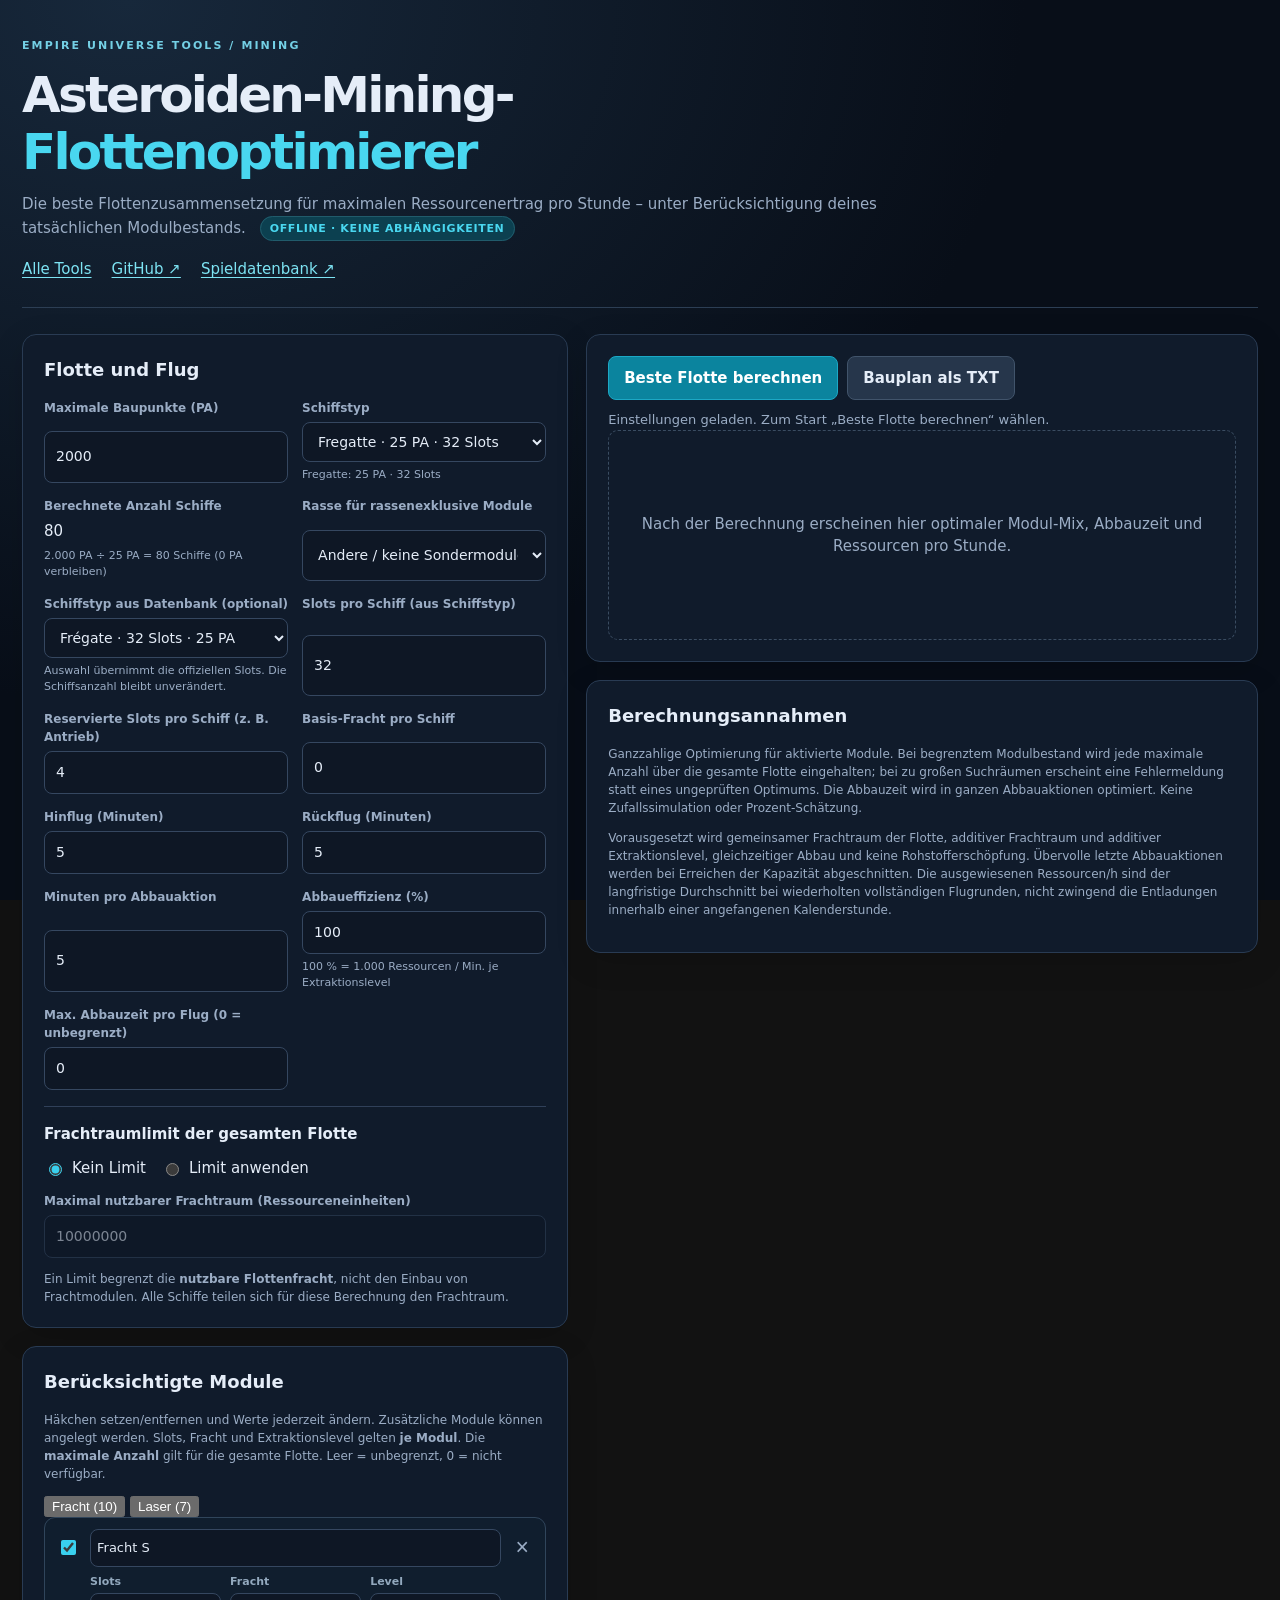
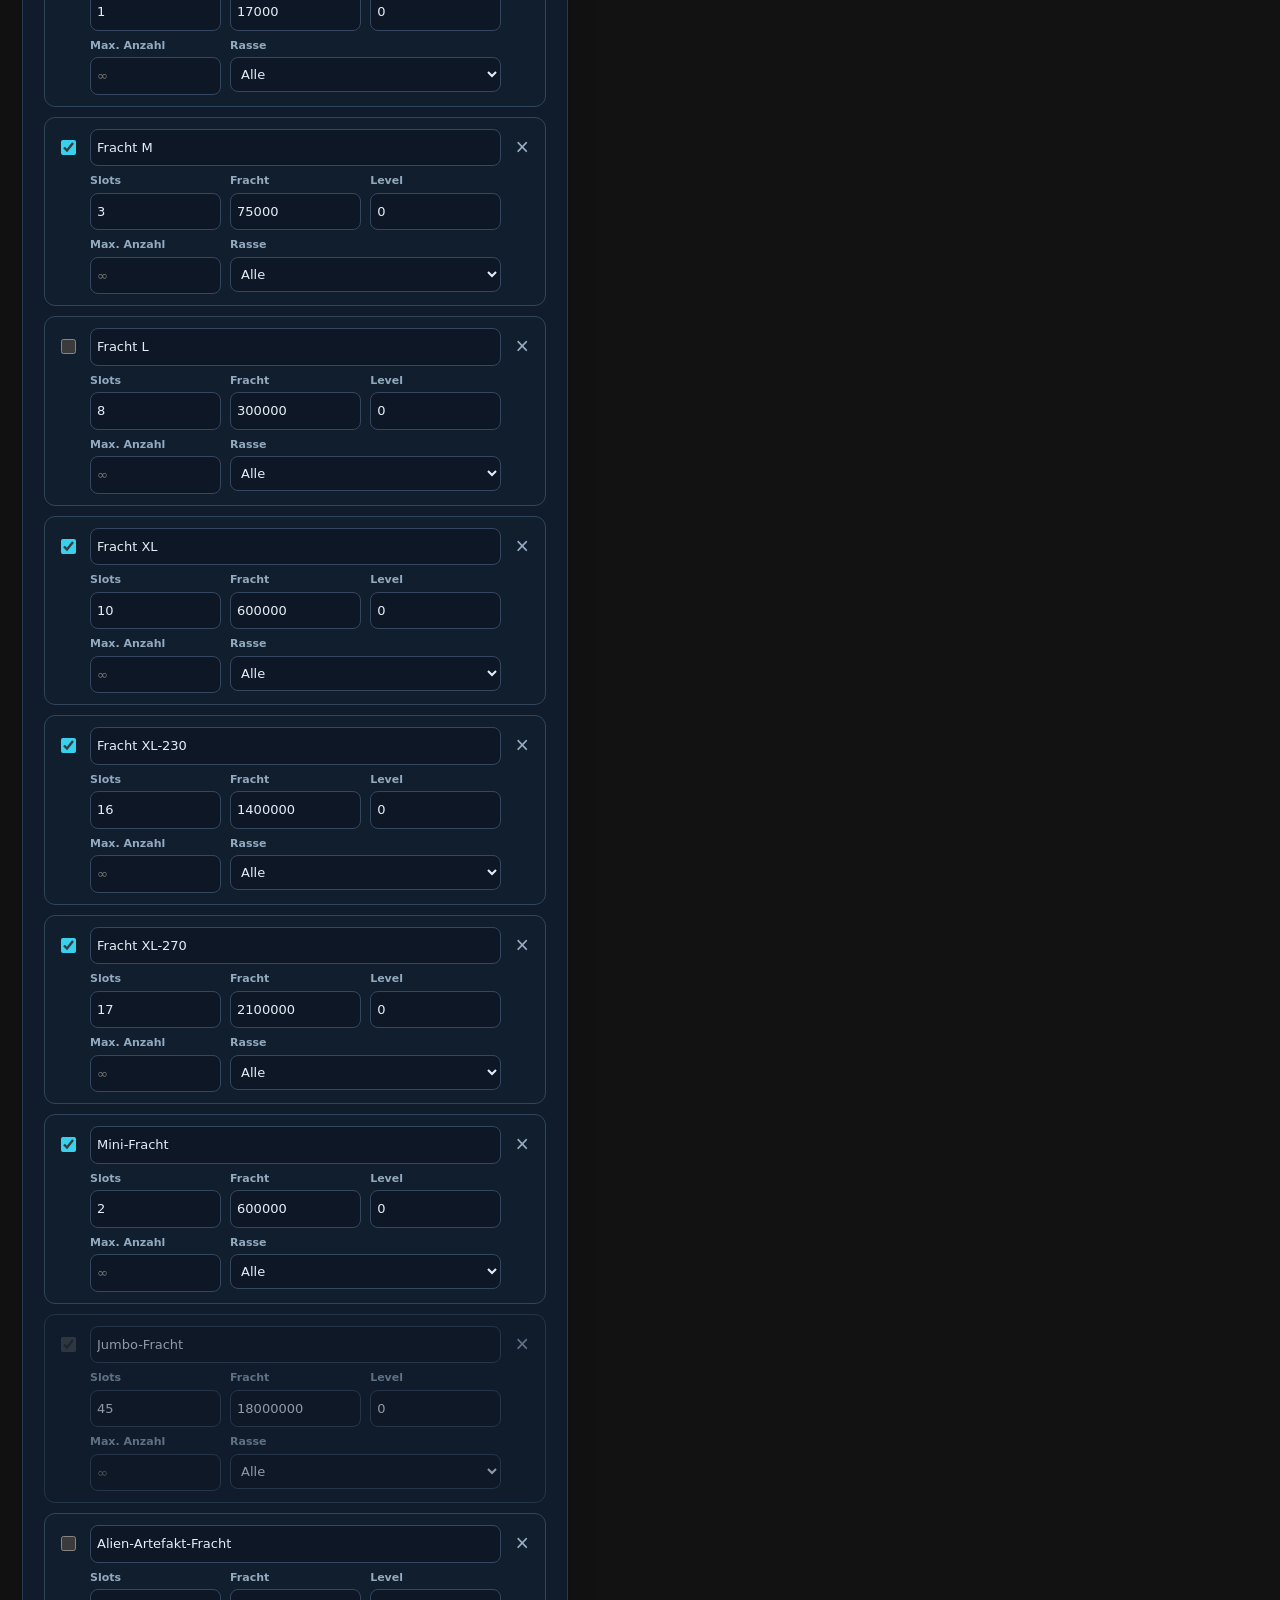
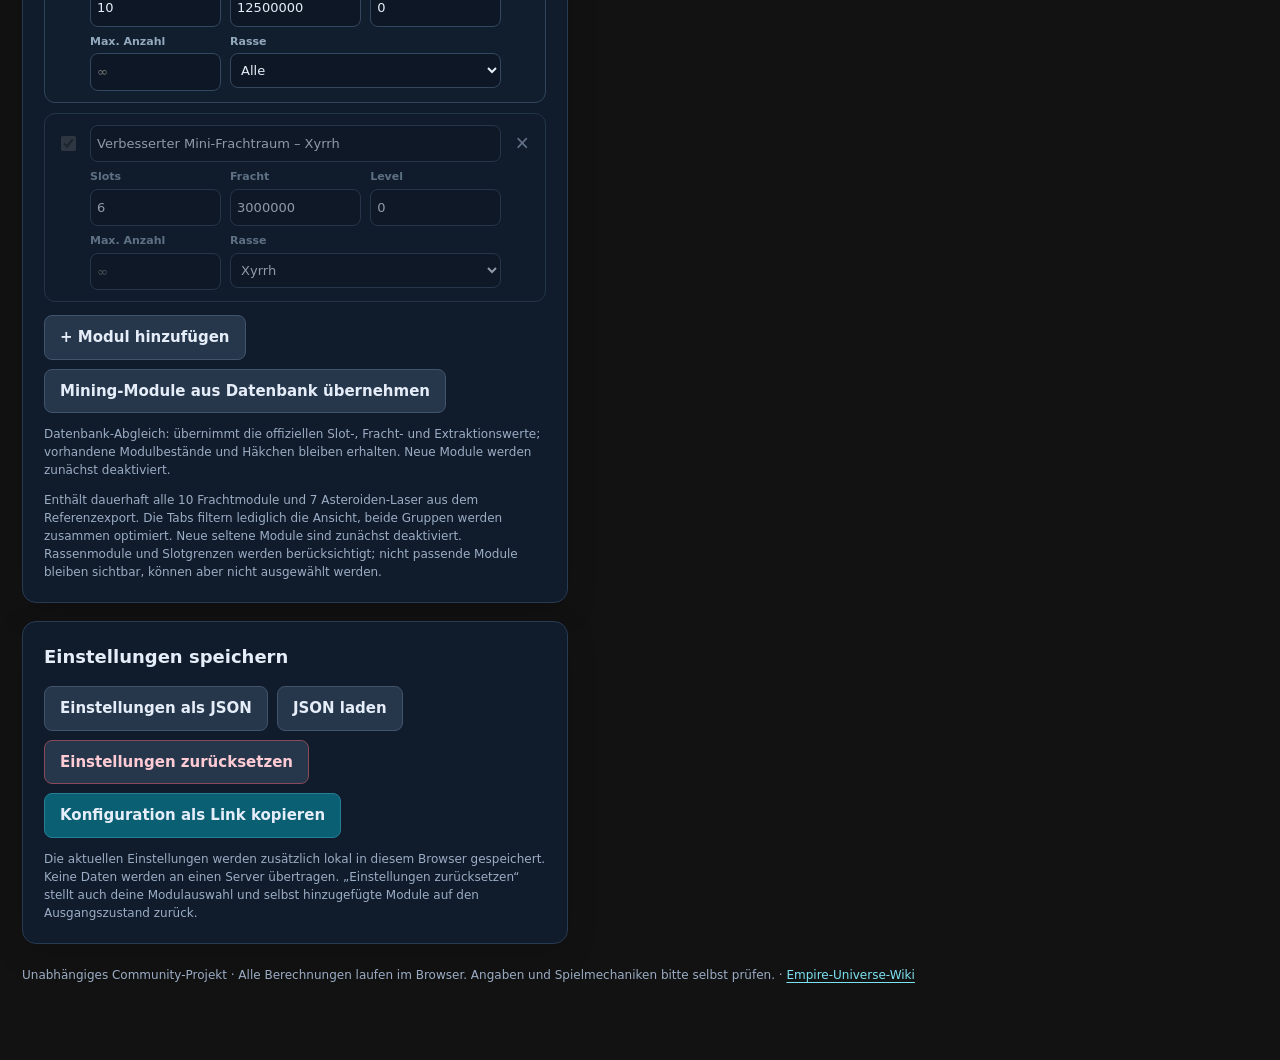
==== commit f3bef810: "feat(mining): PA-based ship counts, persistent 17 reference modules and cargo/laser tabs" ====
--- a/asteroiden-mining-flottenoptimierer/index.html
+++ b/asteroiden-mining-flottenoptimierer/index.html
@@ -101,9 +101,11 @@
         <section class="panel">
           <h2>Flotte und Flug</h2>
           <div class="grid">
-            <div class="field"><label for="ships">Anzahl Schiffe</label><input id="ships" type="number" min="1" max="300" step="1" value="80"></div>
+            <div class="field"><label for="maxPa">Maximale Baupunkte (PA)</label><input id="maxPa" type="number" min="0" step="1" value="2000"></div>
+            <div class="field"><label for="shipId">Schiffstyp</label><select id="shipId"></select><small id="shipInfo">Fregatte: 25 PA · 32 Slots</small></div>
+            <div class="field"><label for="ships">Berechnete Anzahl Schiffe</label><output id="ships" aria-live="polite">80</output><small id="paInfo">2.000 PA ÷ 25 PA = 80 Schiffe (0 PA verbleiben)</small></div>
             <div class="field"><label for="race">Rasse für rassenexklusive Module</label><select id="race"><option value="other">Andere / keine Sondermodule</option><option value="nemoryx">Nemoryx</option><option value="xyrrh">Xyrrh</option></select></div>
-            <div class="field"><label for="slots">Slots pro Schiff</label><input id="slots" type="number" min="1" max="500" step="1" value="32"></div>
+            <div class="field"><label for="slots">Slots pro Schiff (aus Schiffstyp)</label><input id="slots" type="number" min="1" max="500" value="32" readonly></div>
             <div class="field"><label for="reserved">Reservierte Slots pro Schiff (z. B. Antrieb)</label><input id="reserved" type="number" min="0" step="1" value="4"></div>
             <div class="field"><label for="baseCargo">Basis-Fracht pro Schiff</label><input id="baseCargo" type="number" min="0" step="1" value="0"></div>
             <div class="field"><label for="outbound">Hinflug (Minuten)</label><input id="outbound" type="number" min="0" step="0.1" value="5"></div>
@@ -126,6 +128,10 @@
         <section class="panel">
           <h2>Berücksichtigte Module</h2>
           <p class="smallprint">Häkchen setzen/entfernen und Werte jederzeit ändern. Zusätzliche Module können angelegt werden. Slots, Fracht und Extraktionslevel gelten <strong>je Modul</strong>. Die <strong>maximale Anzahl</strong> gilt für die gesamte Flotte. Leer = unbegrenzt, 0 = nicht verfügbar.</p>
+          <div class="module-tabs" role="tablist" aria-label="Modulgruppen">
+            <button class="module-tab active" type="button" id="tabCargo" role="tab" aria-selected="true" aria-controls="moduleRows">Fracht <span id="countCargo"></span></button>
+            <button class="module-tab" type="button" id="tabLaser" role="tab" aria-selected="false" aria-controls="moduleRows">Laser <span id="countLaser"></span></button>
+          </div>
           <div class="scroller"><table class="module-table">
             <thead><tr><th title="Berücksichtigen">An</th><th>Name</th><th>Slots</th><th>Fracht</th><th>Level</th><th>Max. Anzahl</th><th>Rasse</th><th></th></tr></thead>
             <tbody id="moduleRows"></tbody>
@@ -133,7 +139,7 @@
           <div class="actions" style="margin-top:13px">
             <button class="btn" type="button" id="addModule">+ Modul hinzufügen</button>
           </div>
-          <p class="help">Enthält alle 13 aus deinen Screenshots bekannten Module. Rassenexklusive Module werden nur für die gewählte Rasse berücksichtigt. Module, die nicht in die freien Slots passen (z. B. Jumbo mit 40/45 Slots bei 28 freien Slots), werden automatisch ausgeschlossen. <strong>Hinweis:</strong> Beim Nemoryx-Extraktor steht in der Beschreibung „9“, der grüne Modifier zeigt aber <strong>+14</strong> – hier ist +14 eingetragen.</p>
+          <p class="help">Enthält dauerhaft alle 10 Frachtmodule und 7 Asteroiden-Laser aus dem Referenzexport. Die Tabs filtern lediglich die Ansicht, beide Gruppen werden zusammen optimiert. Neue seltene Module sind zunächst deaktiviert. Rassenmodule und Slotgrenzen werden berücksichtigt; nicht passende Module bleiben sichtbar, können aber nicht ausgewählt werden.</p>
         </section>
         <section class="panel">
           <h2>Einstellungen speichern</h2>
@@ -187,25 +193,13 @@
 <script>
 'use strict';
 
-const defaults = {
-  ships:80, slots:32, reserved:4, baseCargo:0, outbound:5, inbound:5,
-  interval:5, efficiency:100, maxMining:0, limitMode:'none', cargoLimit:10000000, race:'other', schemaVersion:2,
-  modules:[
-    {id:'cargo-s',name:'Fracht S',slots:1,cargo:17000,extraction:0,enabled:true,race:'all'},
-    {id:'cargo-m',name:'Fracht M',slots:3,cargo:75000,extraction:0,enabled:true,race:'all'},
-    {id:'cargo-xl',name:'Fracht XL',slots:10,cargo:600000,extraction:0,enabled:true,race:'all'},
-    {id:'cargo-xl230',name:'Fracht XL-230',slots:16,cargo:1400000,extraction:0,enabled:true,race:'all'},
-    {id:'cargo-xl270',name:'Fracht XL-270',slots:17,cargo:2100000,extraction:0,enabled:true,race:'all'},
-    {id:'cargo-mini',name:'Mini-Fracht',slots:2,cargo:600000,extraction:0,enabled:true,race:'all'},
-    {id:'cargo-jumbo',name:'Jumbo-Fracht',slots:45,cargo:18000000,extraction:0,enabled:true,race:'all'},
-    {id:'cargo-xyrrh',name:'Verbesserter Mini-Frachtraum – Xyrrh',slots:6,cargo:3000000,extraction:0,enabled:true,race:'xyrrh'},
-    {id:'laser-i',name:'Asteroiden-Laser I',slots:5,cargo:0,extraction:1,enabled:true,race:'all'},
-    {id:'laser-ii',name:'Asteroiden-Laser II',slots:8,cargo:0,extraction:3,enabled:true,race:'all'},
-    {id:'laser-mini',name:'Mini-Asteroiden-Laser',slots:4,cargo:0,extraction:3,enabled:true,race:'all'},
-    {id:'laser-jumbo',name:'Jumbo-Asteroiden-Laser',slots:40,cargo:0,extraction:40,enabled:true,race:'all'},
-    {id:'laser-nemoryx',name:'Verbesserter Mini-Asteroidenextraktor – Nemoryx',slots:8,cargo:0,extraction:14,enabled:true,race:'nemoryx'}
-  ]
-};
+// Versionierter, permanenter Auszug aus dem offiziellen Referenzexport (25.10.2026).
+// Nur echte Frachtmodule und Asteroiden-Extraktionslaser; keine Truppen-/Stationsmodule.
+const shipCatalog = [{"id":"sonde","name":"Sonde","slots":4,"pa":4},{"id":"explorateur","name":"Explorateur","slots":6,"pa":4},{"id":"navette","name":"Navette","slots":10,"pa":10},{"id":"chasseur","name":"Chasseur","slots":15,"pa":15},{"id":"corvette","name":"Corvette","slots":25,"pa":20},{"id":"fregate","name":"Fregatte","slots":32,"pa":25},{"id":"destroyer","name":"Destroyer","slots":40,"pa":30},{"id":"croiseur","name":"Croiseur","slots":65,"pa":40},{"id":"intercepteur","name":"Intercepteur","slots":55,"pa":35},{"id":"aurora_wing","name":"Aile Aurora","slots":95,"pa":50},{"id":"croiseur_intergalactique","name":"Croiseur Intergalactique","slots":55,"pa":60},{"id":"croiseur_combat","name":"Croiseur de Combat","slots":70,"pa":50},{"id":"warrior","name":"Guerrier","slots":120,"pa":80},{"id":"transporteur","name":"Transporteur","slots":140,"pa":80},{"id":"centaure","name":"Centaure","slots":170,"pa":100},{"id":"minotaure","name":"Minotaure","slots":190,"pa":120},{"id":"titan","name":"Titan","slots":220,"pa":140},{"id":"kraken","name":"Kraken","slots":260,"pa":155},{"id":"behemoth","name":"Béhémoth","slots":400,"pa":210},{"id":"hades","name":"Hadès","slots":420,"pa":250},{"id":"transporteurIntergalactique","name":"Transporteur Intergalactique","slots":240,"pa":100}];
+const moduleAliases = {"cargo-s":"cargos","cargo-m":"cargom","cargo-xl":"cargoXL","cargo-xl230":"cargoXL230","cargo-xl270":"cargoXL270","cargo-mini":"cargoMini","cargo-jumbo":"cargoJumbo","cargo-xyrrh":"cargoMiniXyrrh","laser-i":"laserExtractionAsteroid","laser-ii":"laserExtractionAsteroid2","laser-mini":"laserExtractionMini","laser-jumbo":"laserExtractionJumbo","laser-nemoryx":"laserExtractionMiniNemoryx"};
+const defaults = {"ships":80,"maxPa":2000,"shipId":"fregate","slots":32,"reserved":4,"baseCargo":0,"outbound":5,"inbound":5,"interval":5,"efficiency":100,"maxMining":0,"limitMode":"none","cargoLimit":10000000,"race":"other","schemaVersion":3,"modules":[{"id":"cargos","name":"Fracht S","slots":1,"cargo":17000,"extraction":0,"enabled":true,"race":"all","maxCount":null},{"id":"cargom","name":"Fracht M","slots":3,"cargo":75000,"extraction":0,"enabled":true,"race":"all","maxCount":null},{"id":"cargoL","name":"Fracht L","slots":8,"cargo":300000,"extraction":0,"enabled":false,"race":"all","maxCount":null},{"id":"cargoXL","name":"Fracht XL","slots":10,"cargo":600000,"extraction":0,"enabled":true,"race":"all","maxCount":null},{"id":"cargoXL230","name":"Fracht XL-230","slots":16,"cargo":1400000,"extraction":0,"enabled":true,"race":"all","maxCount":null},{"id":"cargoXL270","name":"Fracht XL-270","slots":17,"cargo":2100000,"extraction":0,"enabled":true,"race":"all","maxCount":null},{"id":"cargoMini","name":"Mini-Fracht","slots":2,"cargo":600000,"extraction":0,"enabled":true,"race":"all","maxCount":null},{"id":"cargoJumbo","name":"Jumbo-Fracht","slots":45,"cargo":18000000,"extraction":0,"enabled":true,"race":"all","maxCount":null},{"id":"cargoAlienArtefact","name":"Alien-Artefakt-Fracht","slots":10,"cargo":12500000,"extraction":0,"enabled":false,"race":"all","maxCount":null},{"id":"cargoMiniXyrrh","name":"Verbesserter Mini-Frachtraum – Xyrrh","slots":6,"cargo":3000000,"extraction":0,"enabled":true,"race":"xyrrh","maxCount":null},{"id":"laserExtractionAsteroid","name":"Asteroiden-Laser I","slots":5,"cargo":0,"extraction":1,"enabled":true,"race":"all","maxCount":null},{"id":"laserExtractionAsteroid2","name":"Asteroiden-Laser II","slots":8,"cargo":0,"extraction":3,"enabled":true,"race":"all","maxCount":null},{"id":"laserExtractionAsteroid3","name":"Asteroiden-Laser III","slots":12,"cargo":0,"extraction":6,"enabled":false,"race":"all","maxCount":null},{"id":"laserExtractionMini","name":"Mini-Asteroiden-Laser","slots":4,"cargo":0,"extraction":3,"enabled":true,"race":"all","maxCount":null},{"id":"laserExtractionJumbo","name":"Jumbo-Asteroiden-Laser","slots":40,"cargo":0,"extraction":40,"enabled":true,"race":"all","maxCount":null},{"id":"moduleLaserExtractSystemAlienArtefact","name":"Alien-Artefakt-Extraktionslaser","slots":10,"cargo":0,"extraction":15,"enabled":false,"race":"all","maxCount":null},{"id":"laserExtractionMiniNemoryx","name":"Verbesserter Mini-Asteroidenextraktor – Nemoryx","slots":8,"cargo":0,"extraction":14,"enabled":true,"race":"nemoryx","maxCount":null}]};
+const permanentModuleIds=new Set(defaults.modules.map(m=>m.id));
+let activeModuleTab='cargo';
 const $ = id => document.getElementById(id);
 const format = new Intl.NumberFormat('de-DE',{maximumFractionDigits:2});
 const integers = new Intl.NumberFormat('de-DE',{maximumFractionDigits:0});
@@ -220,12 +214,34 @@
 let currentPlan=null;
 let currentWorker=null;
 let requestId=0;
+for(const item of shipCatalog){
+  const option=document.createElement('option');
+  option.value=item.id;
+  option.textContent=item.name+' · '+item.pa+' PA · '+item.slots+' Slots';
+  $('shipId').append(option);
+}
+function switchModuleTab(tab){
+  activeModuleTab=tab;
+  for(const [kind,id] of [['cargo','tabCargo'],['laser','tabLaser']]){
+    const button=$(id);
+    button.classList.toggle('active',kind===tab);
+    button.setAttribute('aria-selected',String(kind===tab));
+  }
+  renderModules();
+}
+$('tabCargo').addEventListener('click',()=>switchModuleTab('cargo'));
+$('tabLaser').addEventListener('click',()=>switchModuleTab('laser'));
+$('maxPa').addEventListener('input',()=>{updateFleetSize();dirty();});
+$('shipId').addEventListener('change',()=>{updateFleetSize();renderModules();dirty();});
 
 function renderModules(){
   const body=$('moduleRows'); body.replaceChildren();
   const race=$('race').value;
   const freeSlots=Math.max(0,Number($('slots').value)-Number($('reserved').value));
+  $('countCargo').textContent='('+modules.filter(m=>Number(m.extraction)<=0).length+')';
+  $('countLaser').textContent='('+modules.filter(m=>Number(m.extraction)>0).length+')';
   for(const module of modules){
+    if((Number(module.extraction)>0?'laser':'cargo')!==activeModuleTab)continue;
     const tr=document.createElement('tr');
     const isRaceAllowed=module.race==='all'||module.race===race;
     const fits=Number(module.slots)<=freeSlots;
@@ -253,14 +269,24 @@
     const deleteCell=document.createElement('td'),deleteButton=document.createElement('button');
     deleteButton.type='button';deleteButton.className='icon-btn';deleteButton.textContent='×';deleteButton.title=`${module.name} entfernen`;
     deleteButton.addEventListener('click',()=>{modules=modules.filter(m=>m!==module);renderModules();dirty();});
+    if(permanentModuleIds.has(module.id)){
+      deleteButton.disabled=true;
+      deleteButton.title='Datenbankmodul kann deaktiviert, aber nicht entfernt werden';
+    }
     deleteCell.append(deleteButton);tr.append(deleteCell);body.append(tr);
   }
 }
 function inputs(){
   const read=id=>$(id).value;
   const race=read('race');
+  const maxPa=number(read('maxPa'),'Maximale PA',{min:0,integer:true});
+  const ship=shipCatalog.find(item=>item.id===read('shipId'));
+  if(!ship)throw new Error('Bitte einen gültigen Schiffstyp auswählen.');
+  const ships=Math.floor(maxPa/ship.pa);
+  if(ships<1)throw new Error('Die PA reichen für kein Schiff dieses Typs. Mindestens '+ship.pa+' PA erforderlich.');
+  if(ships>300)throw new Error('Das Budget ergibt '+ships+' Schiffe. Die exakte Suche unterstützt derzeit höchstens 300 Schiffe. Bitte PA reduzieren oder einen größeren Schiffstyp auswählen.');
   const result={
-    ships:number(read('ships'),'Anzahl Schiffe',{min:1,max:300,integer:true}),race,
+    ships,shipId:ship.id,shipPa:ship.pa,maxPa,race,
     slots:number(read('slots'),'Slots pro Schiff',{min:1,max:500,integer:true}),
     reserved:number(read('reserved'),'Reservierte Slots',{integer:true}),
     baseCargo:number(read('baseCargo'),'Basis-Fracht',{integer:true}),
@@ -283,26 +309,57 @@
   return result;
 }
 function getRawSettings(){
-  const ids=['ships','slots','reserved','baseCargo','outbound','inbound','interval','efficiency','maxMining','cargoLimit'];
+  const ids=['maxPa','shipId','ships','slots','reserved','baseCargo','outbound','inbound','interval','efficiency','maxMining','cargoLimit'];
   const data=Object.fromEntries(ids.map(id=>[id,$(id).value]));
   data.limitMode=document.querySelector('input[name=limitMode]:checked').value;
   data.race=$('race').value;
-  data.schemaVersion=2;
+  data.schemaVersion=3;
   data.modules=clone(modules);return data;
+}
+function updateFleetSize(){
+  const ship=shipCatalog.find(item=>item.id===$('shipId').value);
+  const budget=Number($('maxPa').value);
+  const count=ship&&Number.isSafeInteger(budget)&&budget>=0 ? Math.floor(budget/ship.pa) : 0;
+  $('ships').value=String(count);
+  if(ship){
+    $('slots').value=ship.slots;
+    $('shipInfo').textContent=ship.name+': '+integers.format(ship.pa)+' PA · '+integers.format(ship.slots)+' Slots';
+    $('paInfo').textContent=Number.isFinite(count)?integers.format(budget)+' PA ÷ '+integers.format(ship.pa)+' PA = '+integers.format(count)+' Schiffe ('+integers.format(Math.max(0,budget-count*ship.pa))+' PA verbleiben)':'Ungültiges PA-Budget';
+  }
+  return count;
 }
 function setSettings(data){
   const src={...defaults,...data};
   if(data.efficiency==null && data.resourceRate!=null)src.efficiency=Number(data.resourceRate)/10;
-  for(const id of ['ships','slots','reserved','baseCargo','outbound','inbound','interval','efficiency','maxMining','cargoLimit'])$(id).value=src[id];
+  const inferred=shipCatalog.find(s=>s.slots===Number(src.slots))||shipCatalog.find(s=>s.id==='fregate');
+  const shipId=shipCatalog.some(s=>s.id===data.shipId)?data.shipId:inferred.id;
+  const ship=shipCatalog.find(s=>s.id===shipId);
+  // Bestehende v1/v2-Einstellungen hatten nur eine Schiffszahl. Das Budget
+  // wird so migriert, dass die bisherige Anzahl erhalten bleibt.
+  const budget=data.maxPa!=null ? data.maxPa : data.ships!=null?Number(data.ships)*ship.pa : defaults.maxPa;
+  $('shipId').value=shipId;
+  $('maxPa').value=budget;
+  for(const id of ['reserved','baseCargo','outbound','inbound','interval','efficiency','maxMining','cargoLimit'])$(id).value=src[id];
+  updateFleetSize();
   $('race').value=['nemoryx','xyrrh'].includes(src.race)?src.race:'other';
   const mode=src.limitMode==='limit'?'limit':'none';
   document.querySelector(`input[name=limitMode][value="${mode}"]`).checked=true;
   $('cargoLimit').disabled=mode!=='limit';
   if(!Array.isArray(src.modules)||src.modules.length>100)throw new Error('Die Modulliste in der Datei ist ungültig.');
-  // Previous HTML versions had only five modules. Preserve edited and custom
-  // settings, adding only the new modules on first migration to version 2.
-  const incoming=Number(data.schemaVersion)>=2?src.modules:[...src.modules,...defaults.modules.filter(m=>!src.modules.some(existing=>existing.id===m.id))];
-  modules=incoming.map((m,i)=>({id:String(m.id||`custom-${i}`),name:String(m.name??''),slots:m.slots??1,cargo:m.cargo??0,extraction:m.extraction??0,enabled:Boolean(m.enabled),race:['nemoryx','xyrrh'].includes(m.race)?m.race:'all',maxCount:m.maxCount??null}));
+  const original=Number(data.schemaVersion)<2?
+    [...src.modules,...defaults.modules.filter(m=>!src.modules.some(x=>x.id===m.id))]:src.modules;
+  const taken=new Set();
+  const saved=[];
+  for(const [i,m] of original.entries()){
+    const id=moduleAliases[m.id]||String(m.id||`custom-${i}`);
+    if(taken.has(id))continue;
+    taken.add(id);
+    saved.push({...m,id,name:String(m.name??''),slots:m.slots??1,cargo:m.cargo??0,extraction:m.extraction??0,enabled:Boolean(m.enabled),race:['nemoryx','xyrrh'].includes(m.race)?m.race:'all',maxCount:m.maxCount??null});
+  }
+  const existing=new Map(saved.map(m=>[m.id,m]));
+  // Katalogmodule bleiben auch nach dem Einlesen alter Konfigurationen verfügbar.
+  modules=defaults.modules.map(base=>existing.get(base.id)||clone(base));
+  for(const item of saved)if(!permanentModuleIds.has(item.id))modules.push(item);
   renderModules();dirty();
 }
 function dirty(){
@@ -477,6 +534,7 @@
   const data=plan.data;
   const lines=[
     'Empire Universe 4 – Optimaler Flottenbauplan',
+    `PA: ${integers.format(data.maxPa)} · Schiff: ${data.shipId} (${integers.format(data.shipPa)} PA pro Schiff)`,
     `Abbaueffizienz: ${format.format(data.efficiency??100)} % (Basis 1.000 Ressourcen/Min./Level)`,
     '===========================================',
     `Schiffe: ${data.ships} | Slots pro Schiff: ${data.slots} | Reserviert: ${data.reserved}`,
@@ -573,7 +631,7 @@
   $('status').textContent='Berechnung abgebrochen. Einstellungen bleiben erhalten.';
 });
 $('race').addEventListener('change',()=>{renderModules();dirty();});
-document.querySelectorAll('input:not(#importFile)').forEach(input=>{
+document.querySelectorAll('input:not(#importFile):not(#maxPa)').forEach(input=>{
   input.addEventListener('input',()=>{if(input.name==='limitMode')$('cargoLimit').disabled=input.value!=='limit';dirty();if(input.id==='slots'||input.id==='reserved')renderModules();});
   input.addEventListener('change',()=>{if(input.name==='limitMode')$('cargoLimit').disabled=document.querySelector('input[name=limitMode]:checked').value!=='limit';dirty();});
 });
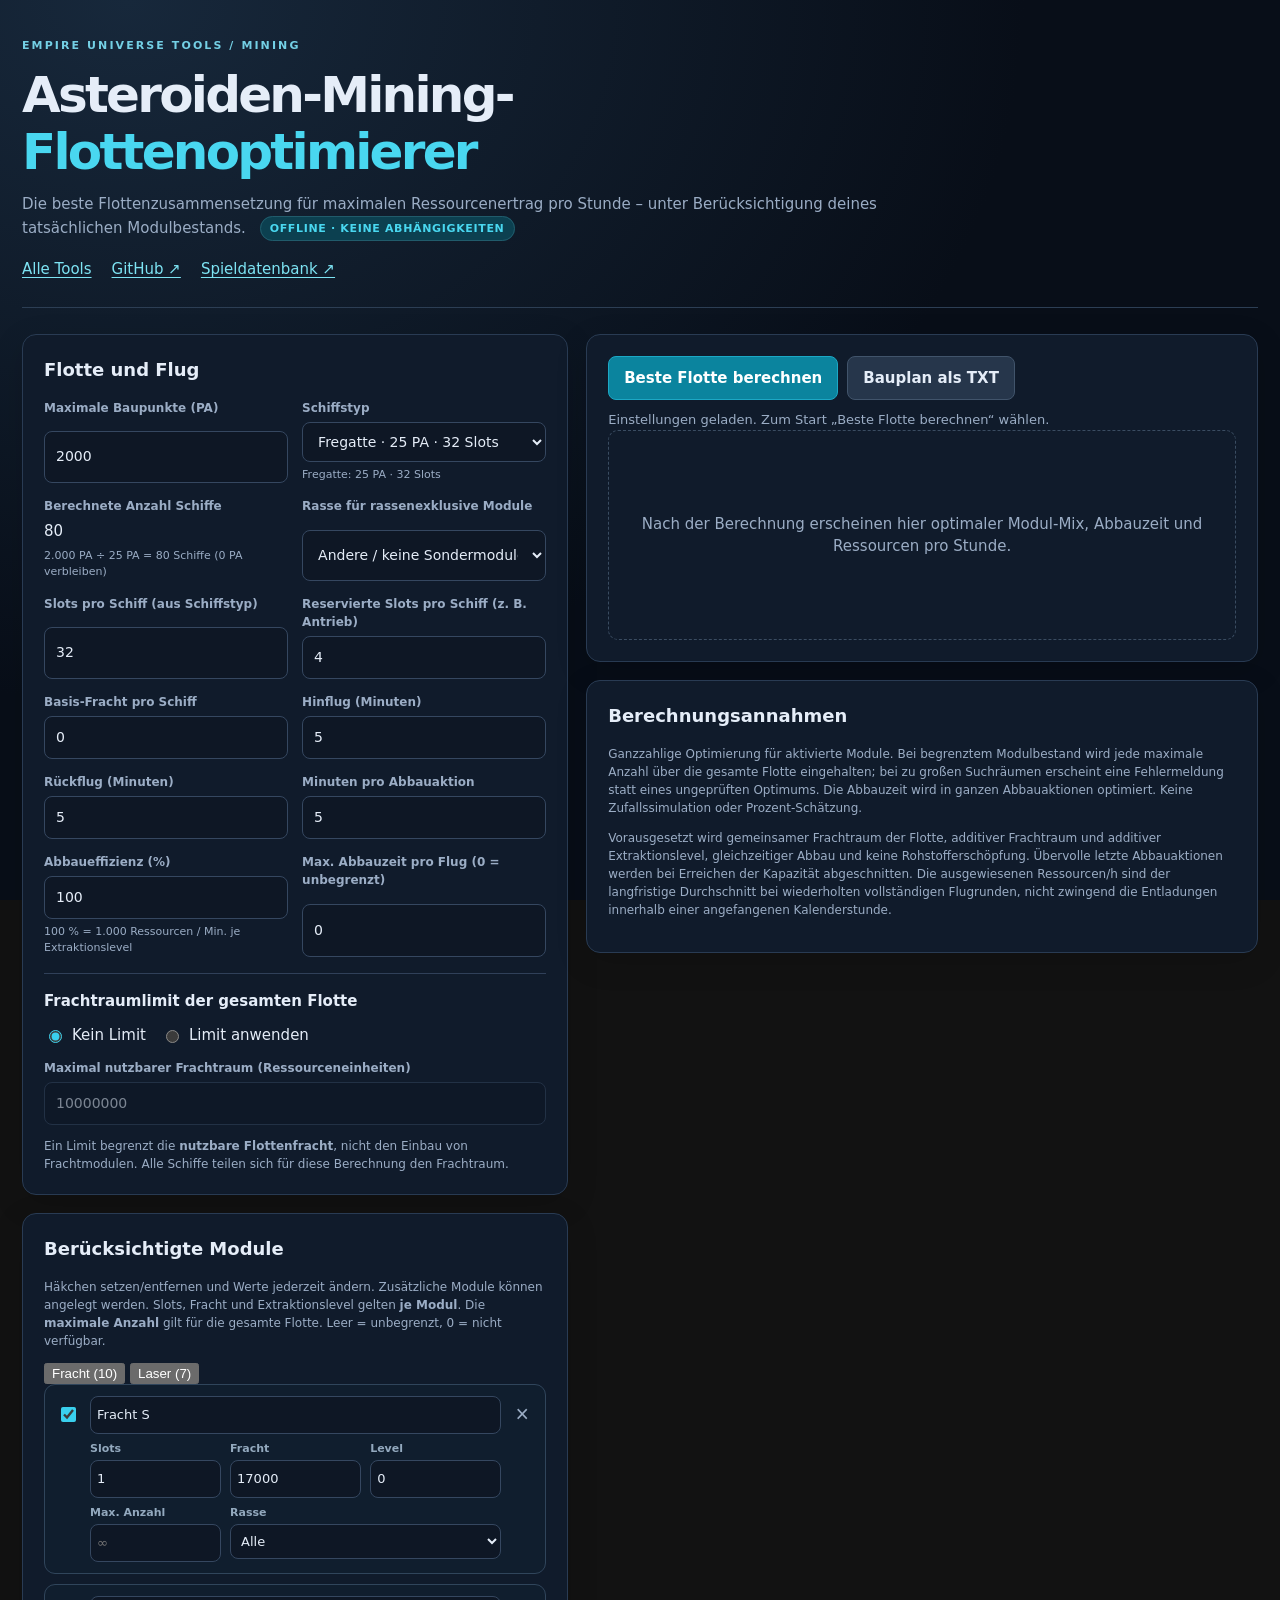
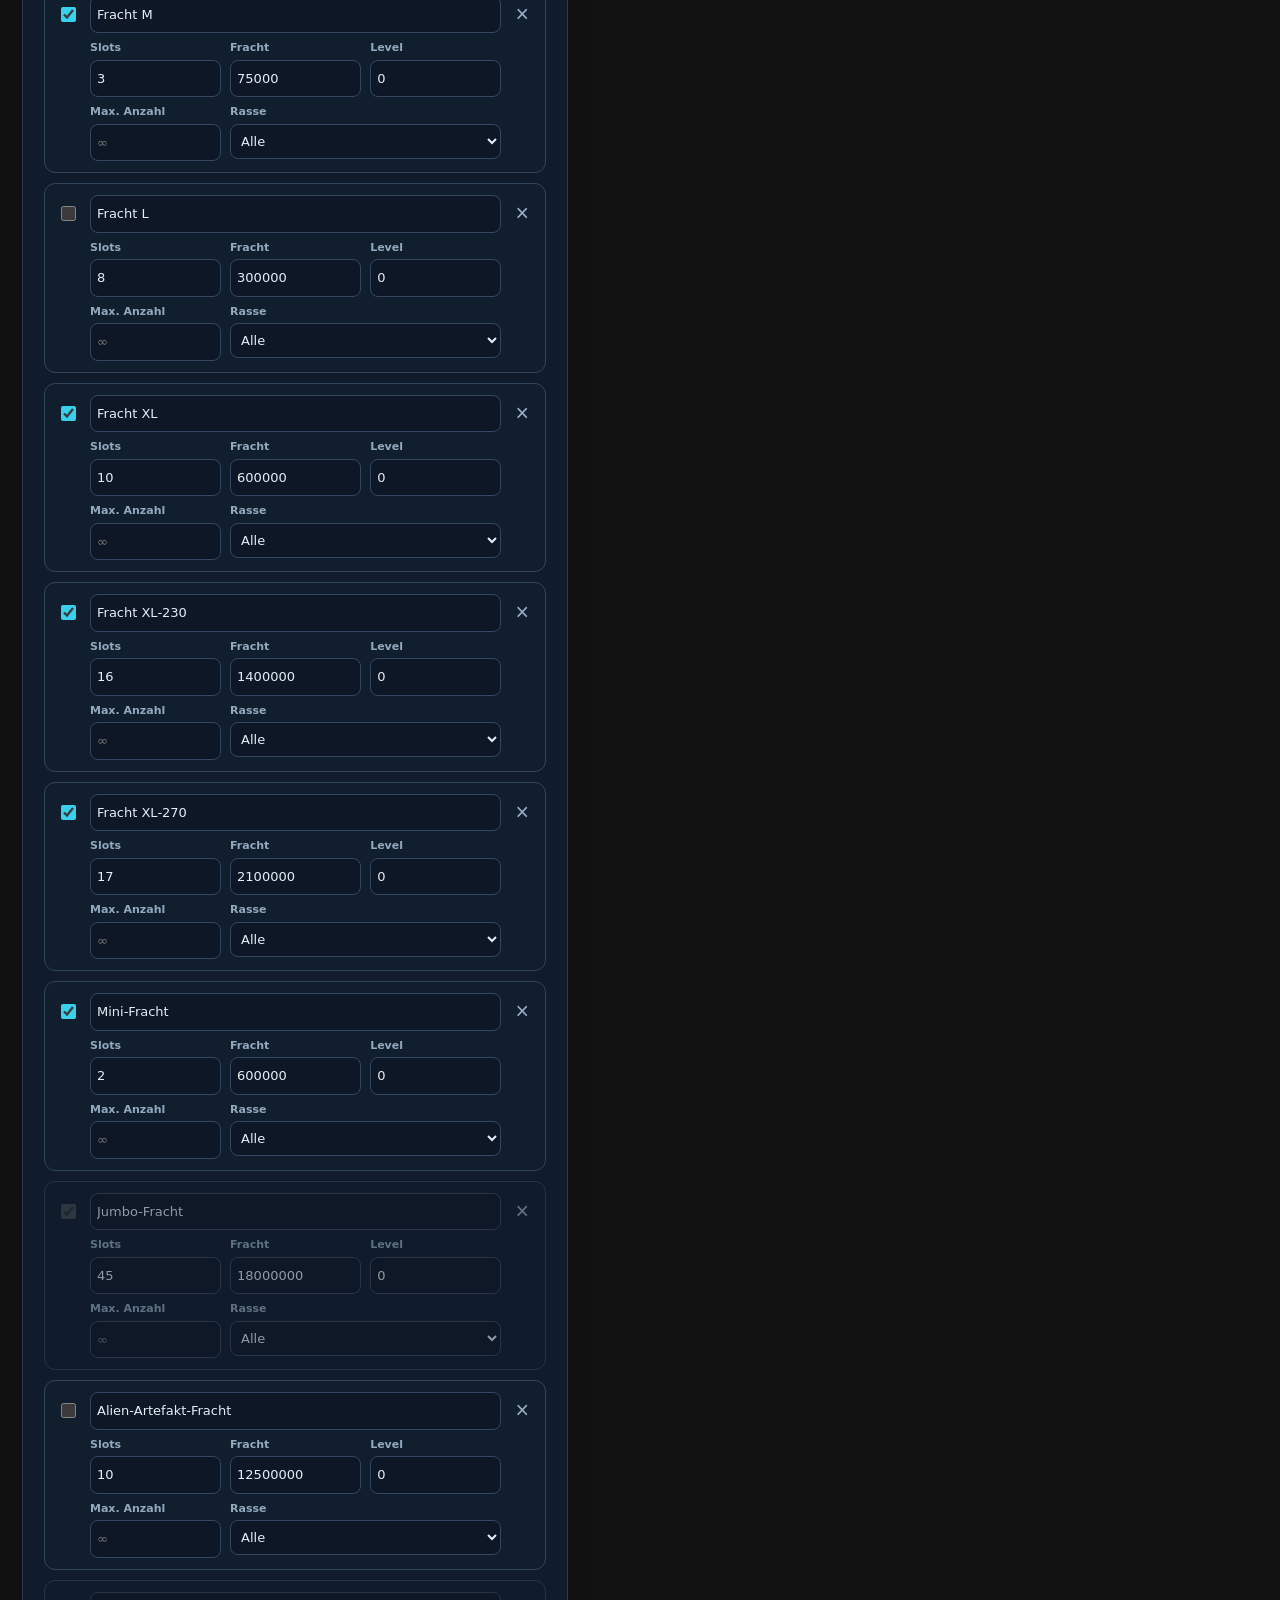
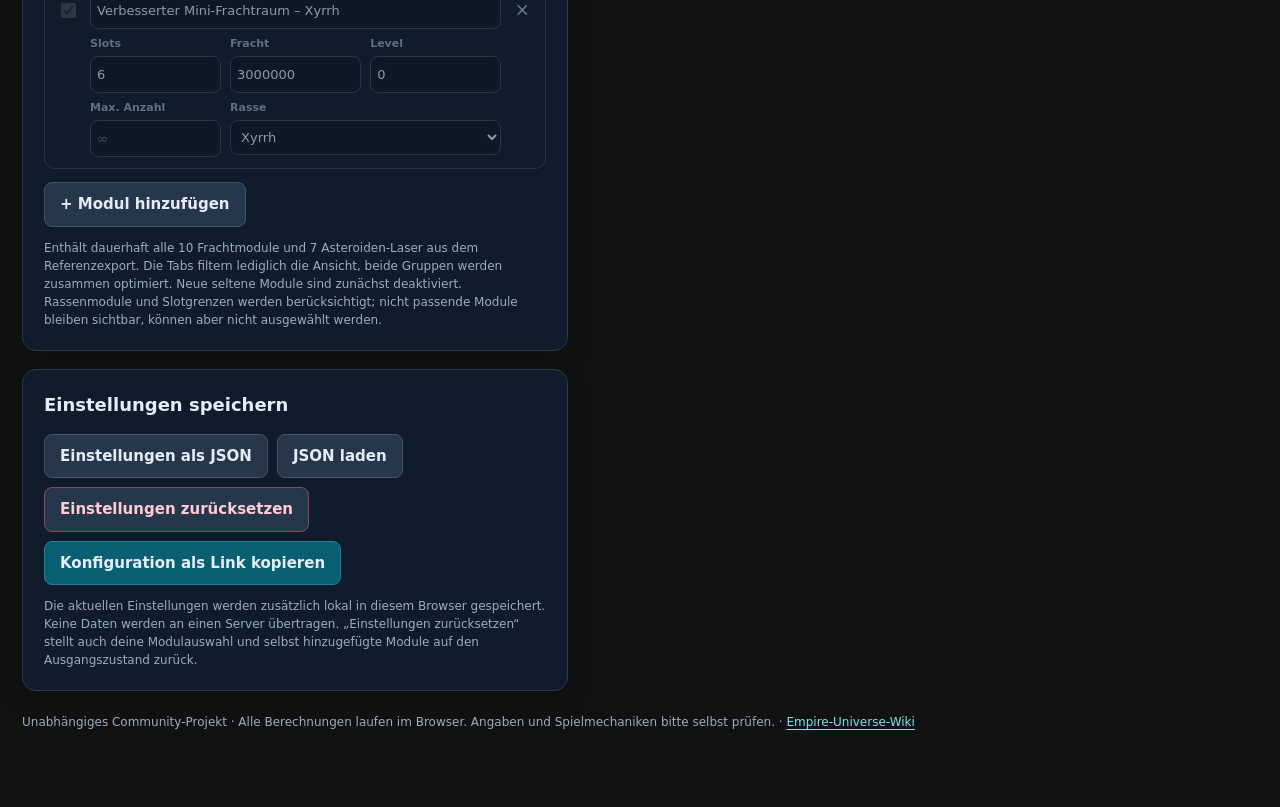
==== commit 54373491: "feat(sharing): version PA configurations while retaining v1/v2 shared links" ====
--- a/asteroiden-mining-flottenoptimierer/index.html
+++ b/asteroiden-mining-flottenoptimierer/index.html
@@ -853,7 +853,8 @@
 'use strict';
 (() => {
   const BASIS='https://kejith.github.io/empire-universe-tools/asteroiden-mining-flottenoptimierer/';
-  const fields=['ships','slots','reserved','baseCargo','outbound','inbound','interval','efficiency','maxMining','cargoLimit','limitMode','race'];
+  const fields=['maxPa','shipId','ships','slots','reserved','baseCargo','outbound','inbound','interval','efficiency','maxMining','cargoLimit','limitMode','race'];
+  const fieldsV2=['ships','slots','reserved','baseCargo','outbound','inbound','interval','efficiency','maxMining','cargoLimit','limitMode','race'];
   const fieldsOld=['ships','slots','reserved','baseCargo','outbound','inbound','unload','interval','resourceRate','maxMining','cargoLimit','limitMode','race'];
   const modFields=['id','name','slots','cargo','extraction','enabled','race','maxCount'];
   const modFieldsOld=modFields.slice(0,-1);
@@ -876,7 +877,7 @@
   controls.append(copy,native);
   const status=tag('p','help');status.id='shareStatus';controls.parentElement.append(status);
   function encode(raw){
-    const payload={v:2,s:fields.map(key=>raw[key]),m:raw.modules.map(mod=>modFields.map(key=>mod[key]??null))};
+    const payload={v:3,s:fields.map(key=>raw[key]),m:raw.modules.map(mod=>modFields.map(key=>mod[key]??null))};
     const bytes=new TextEncoder().encode(JSON.stringify(payload));
     let str='';for(const byte of bytes)str+=String.fromCharCode(byte);
     return btoa(str).replace(/\+/g,'-').replace(/\//g,'_').replace(/=+$/,'');
@@ -886,15 +887,15 @@
     const data=new Uint8Array([...atob(code.replace(/-/g,'+').replace(/_/g,'/').padEnd(Math.ceil(code.length/4)*4,'='))].map(ch=>ch.charCodeAt(0)));
     const value=JSON.parse(new TextDecoder('utf-8',{fatal:true}).decode(data));
     const legacy=value.v===1;
-    const head=legacy?fieldsOld:fields;
+    const head=legacy?fieldsOld:value.v===2?fieldsV2:fields;
     const mods=legacy?modFieldsOld:modFields;
-    if(![1,2].includes(value.v)||!Array.isArray(value.s)||value.s.length!==head.length||!Array.isArray(value.m)||value.m.length>100)throw new Error('Unbekanntes Linkformat.');
+    if(![1,2,3].includes(value.v)||!Array.isArray(value.s)||value.s.length!==head.length||!Array.isArray(value.m)||value.m.length>100)throw new Error('Unbekanntes Linkformat.');
     const result=Object.fromEntries(head.map((key,i)=>[key,value.s[i]]));
     result.modules=value.m.map(row=>{
       if(!Array.isArray(row)||row.length!==mods.length)throw new Error('Ungültige Moduldaten.');
       return Object.fromEntries(mods.map((key,i)=>[key,row[i]]));
     });
-    result.schemaVersion=2;
+    result.schemaVersion=value.v;
     if(legacy)result.efficiency=Number(result.resourceRate)/10;
     return result;
   }
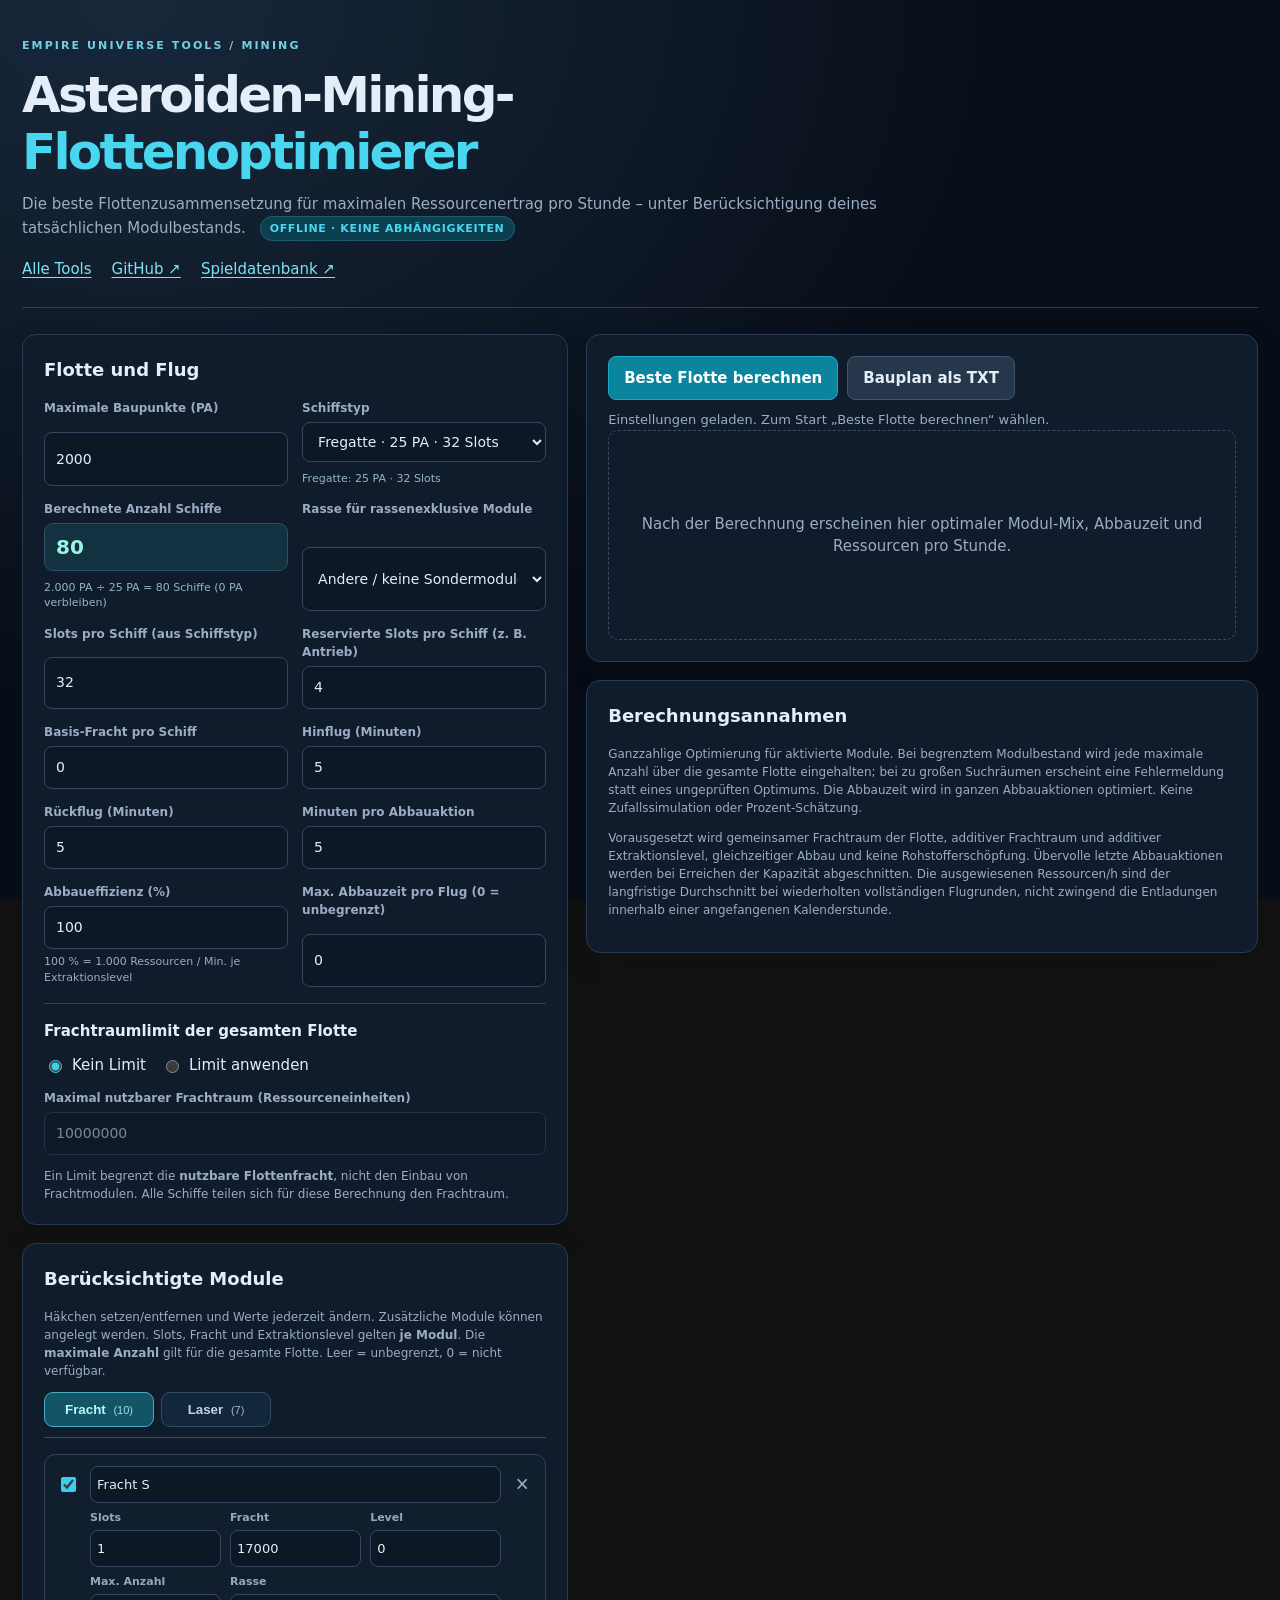
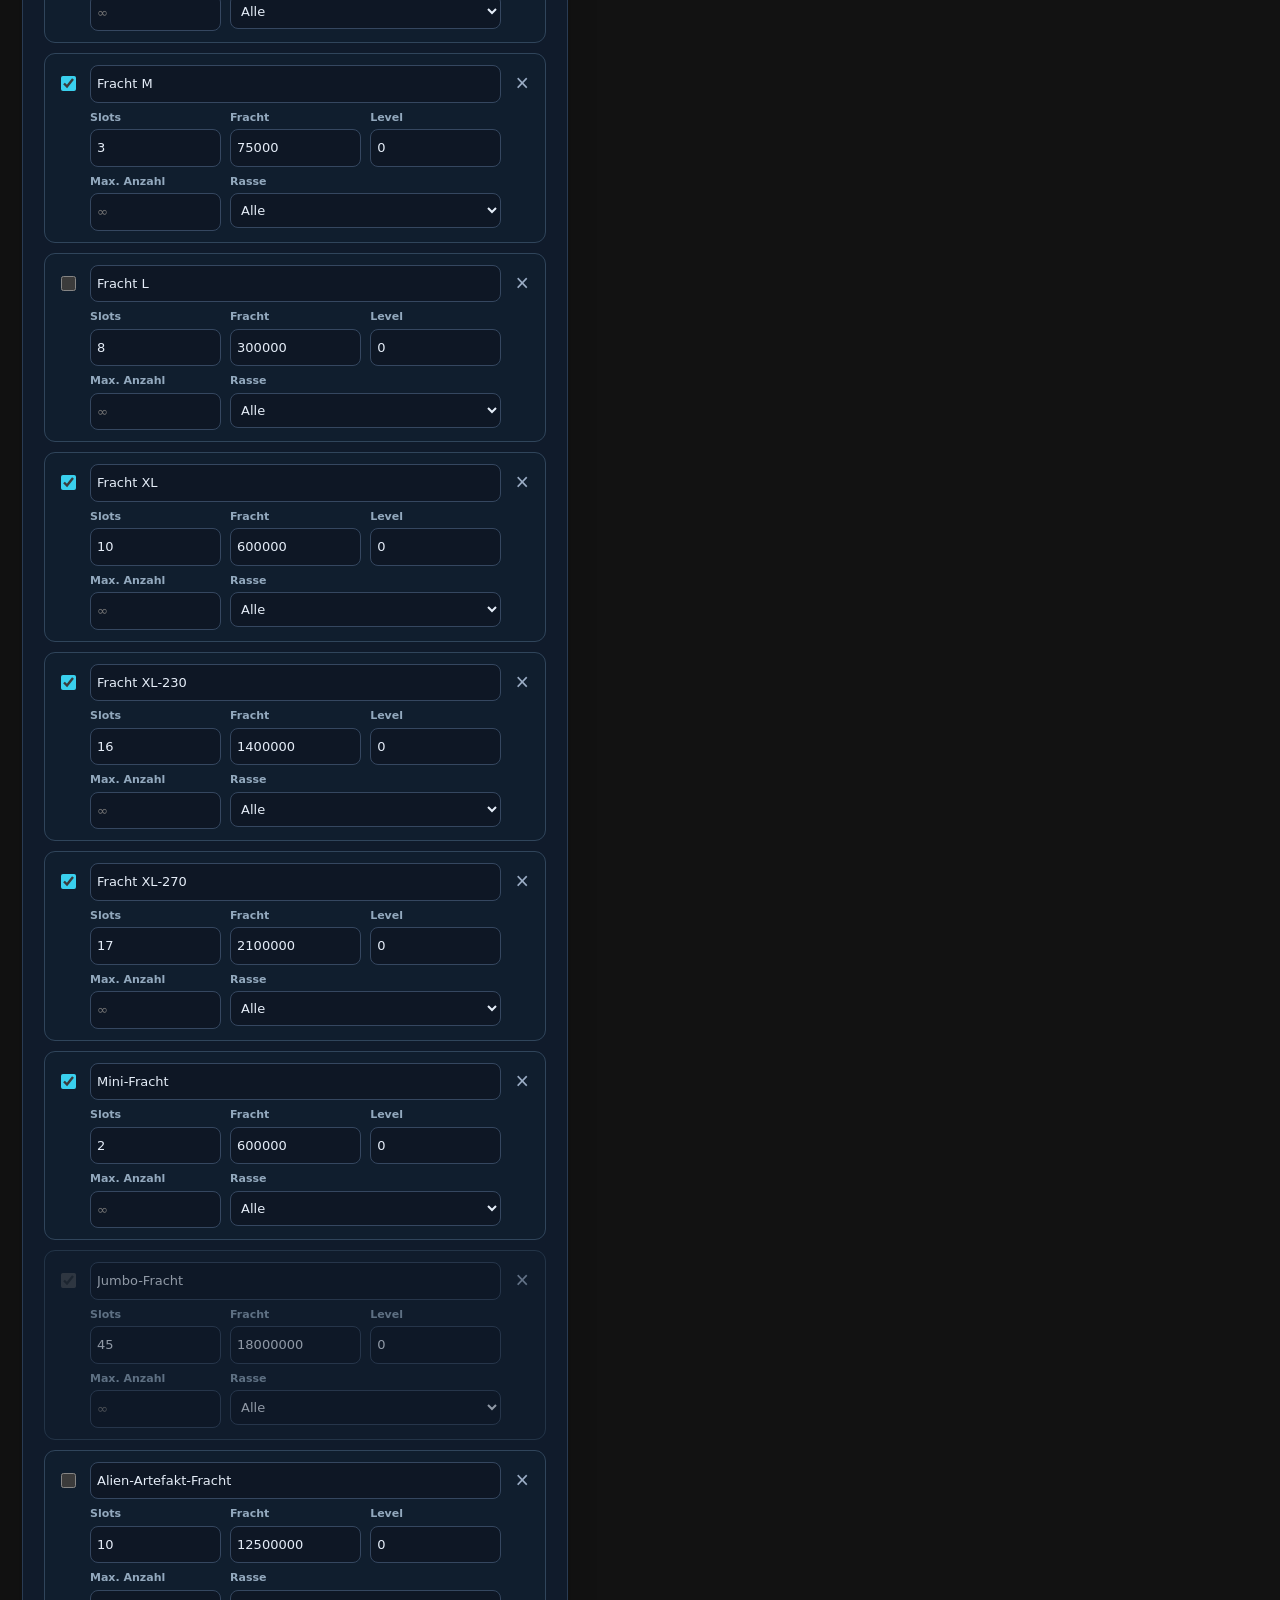
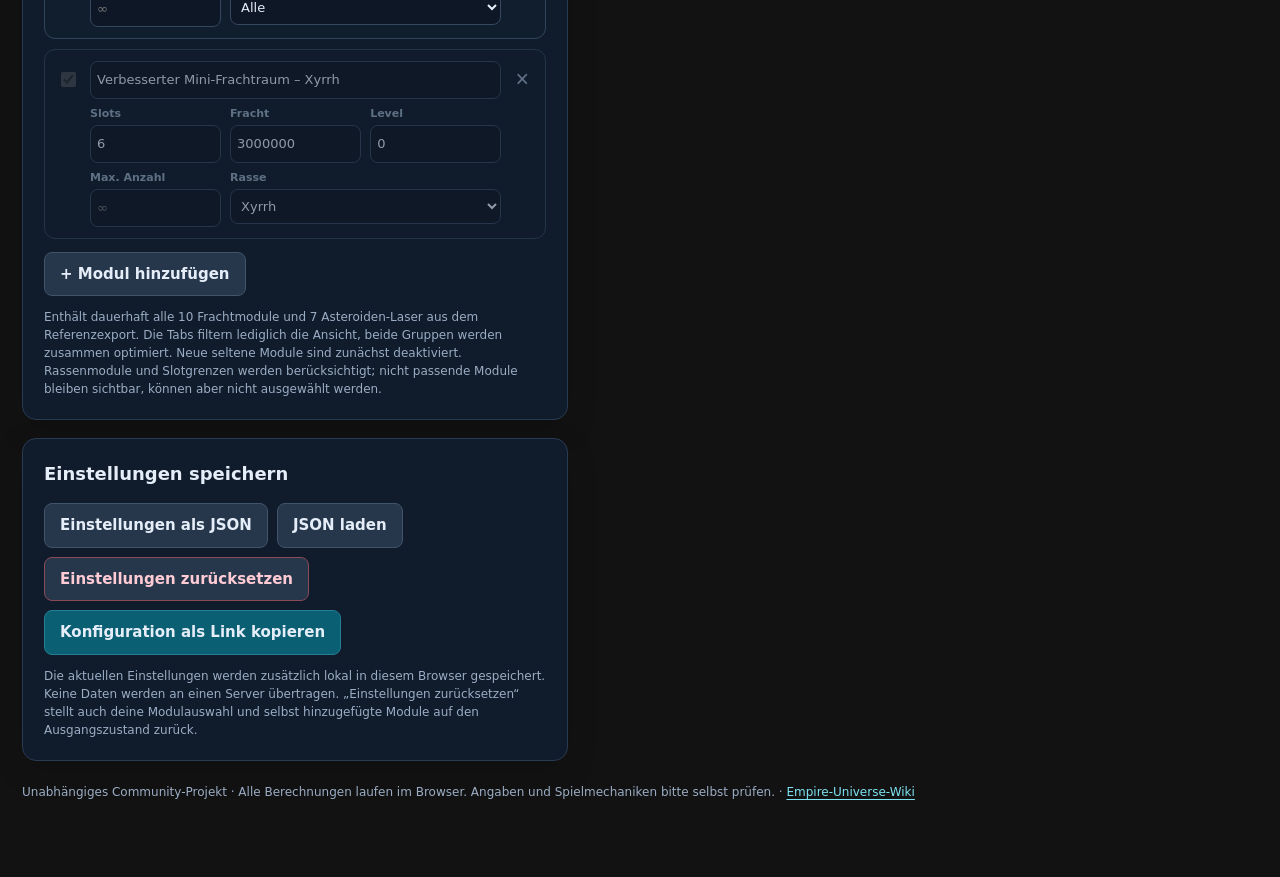
==== commit 506146e6: "style(mining): distinguish PA summary and cargo/laser category tabs" ====
--- a/asteroiden-mining-flottenoptimierer/index.html
+++ b/asteroiden-mining-flottenoptimierer/index.html
@@ -87,7 +87,19 @@
 .module-table .module-incompatible{opacity:.6}
 @media(max-width:490px){.module-table tr{column-gap:6px;padding:9px}.module-table input[type=number],.module-table input[type=text],.module-table select{font-size:12px;padding:8px 4px}}
 
-  </style>
+  
+/* PA-basierte Flottengröße und zweigeteilte Modulauswahl */
+#ships{display:flex;align-items:center;justify-content:flex-start;min-height:41px;padding:8px 11px;border:1px solid #2e5062;border-radius:9px;background:#123241;color:#9af4e3;font-size:20px;font-weight:800;font-variant-numeric:tabular-nums}
+#shipId{max-width:100%}
+#shipInfo,#paInfo{display:block;line-height:1.4;margin-top:4px;color:#94b5c8;font-size:11px}
+.module-tabs{display:flex;gap:7px;flex-wrap:wrap;margin:12px 0 16px;border-bottom:1px solid #2f4b61;padding-bottom:10px}
+.module-tab{min-width:110px;padding:9px 16px;background:#12273a;border:1px solid #304e61;color:#bed4e4;border-radius:9px;cursor:pointer;font-weight:700;transition:background .15s,border-color .15s}
+.module-tab.active{background:#145467;color:#b5f8ff;border-color:#4caac2}
+.module-tab:hover{border-color:#69cbda}
+.module-tab span{font-weight:500;font-size:11px;opacity:.85;margin-left:4px}
+.module-tab:focus-visible{outline:2px solid #7be5f3;outline-offset:3px}
+@media(max-width:480px){.module-tab{flex:1 1 125px}}
+</style>
 </head>
 <body>
   <main class="wrap">
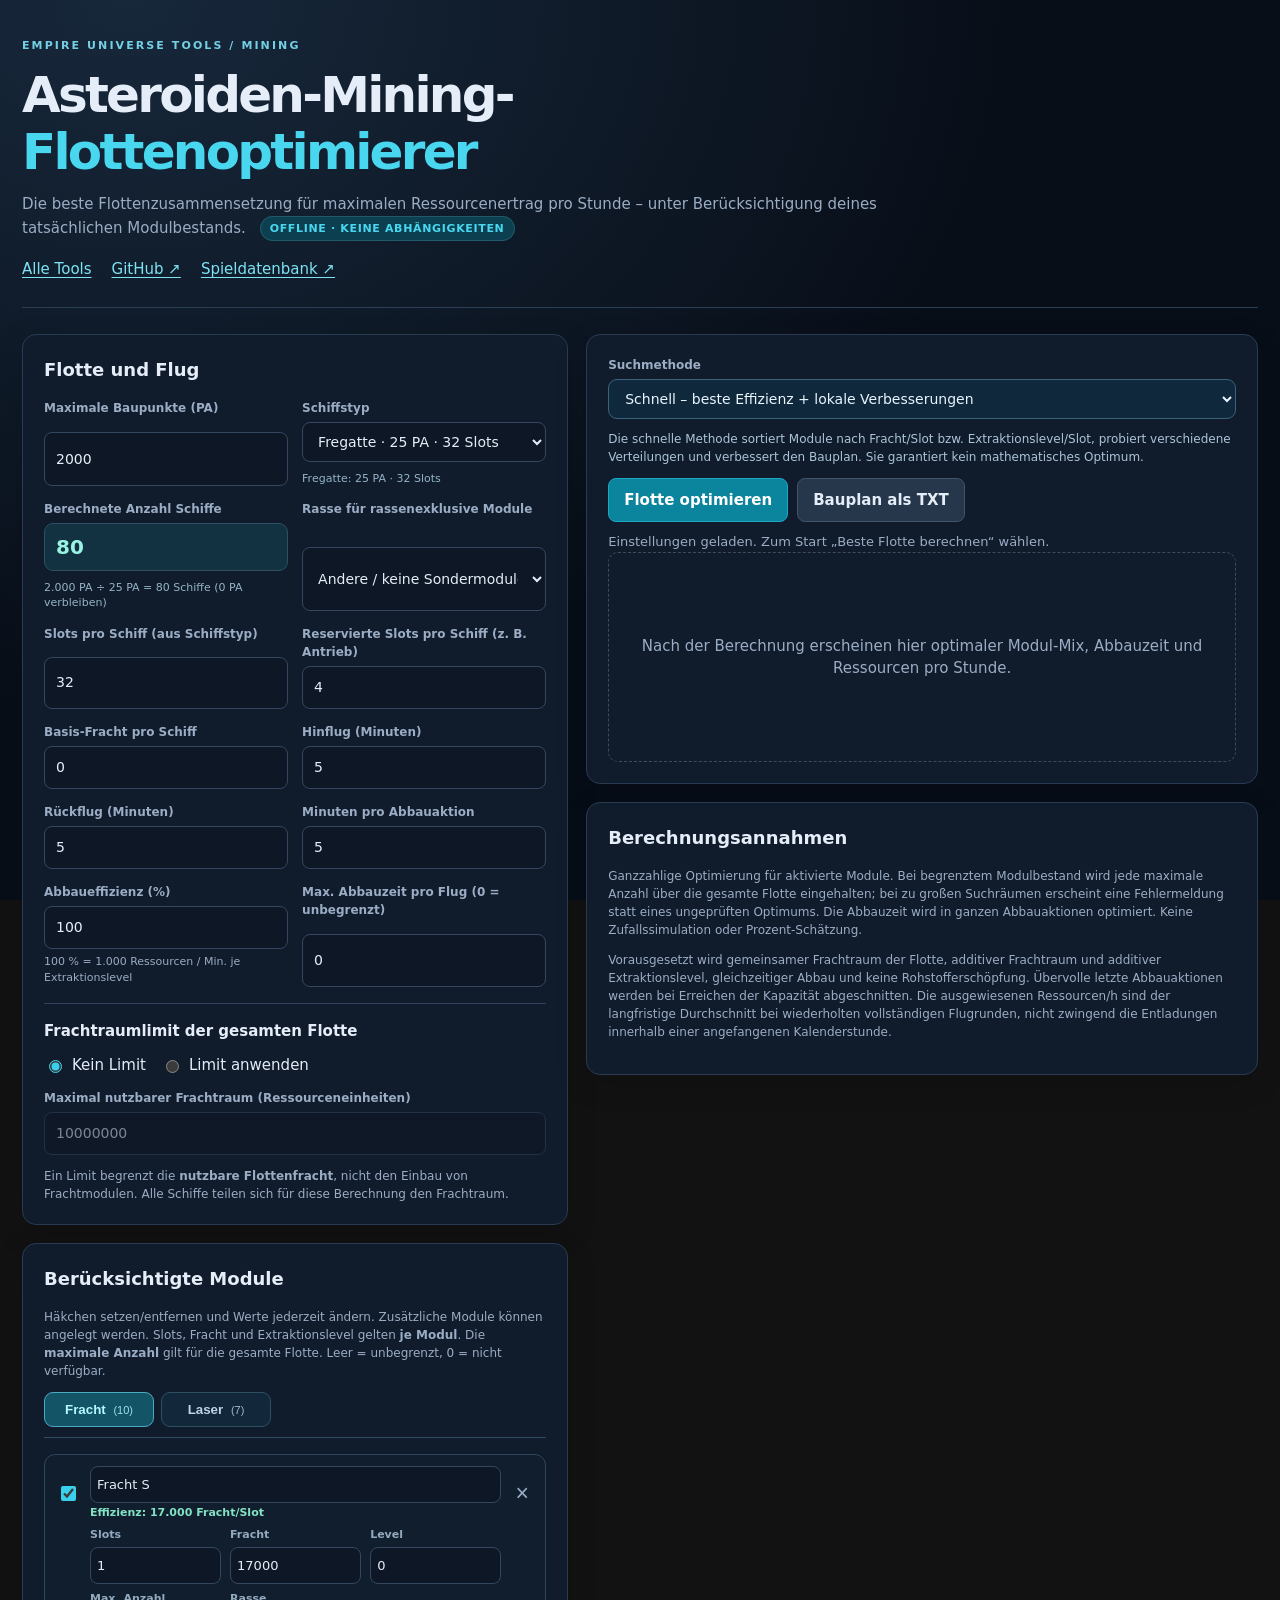
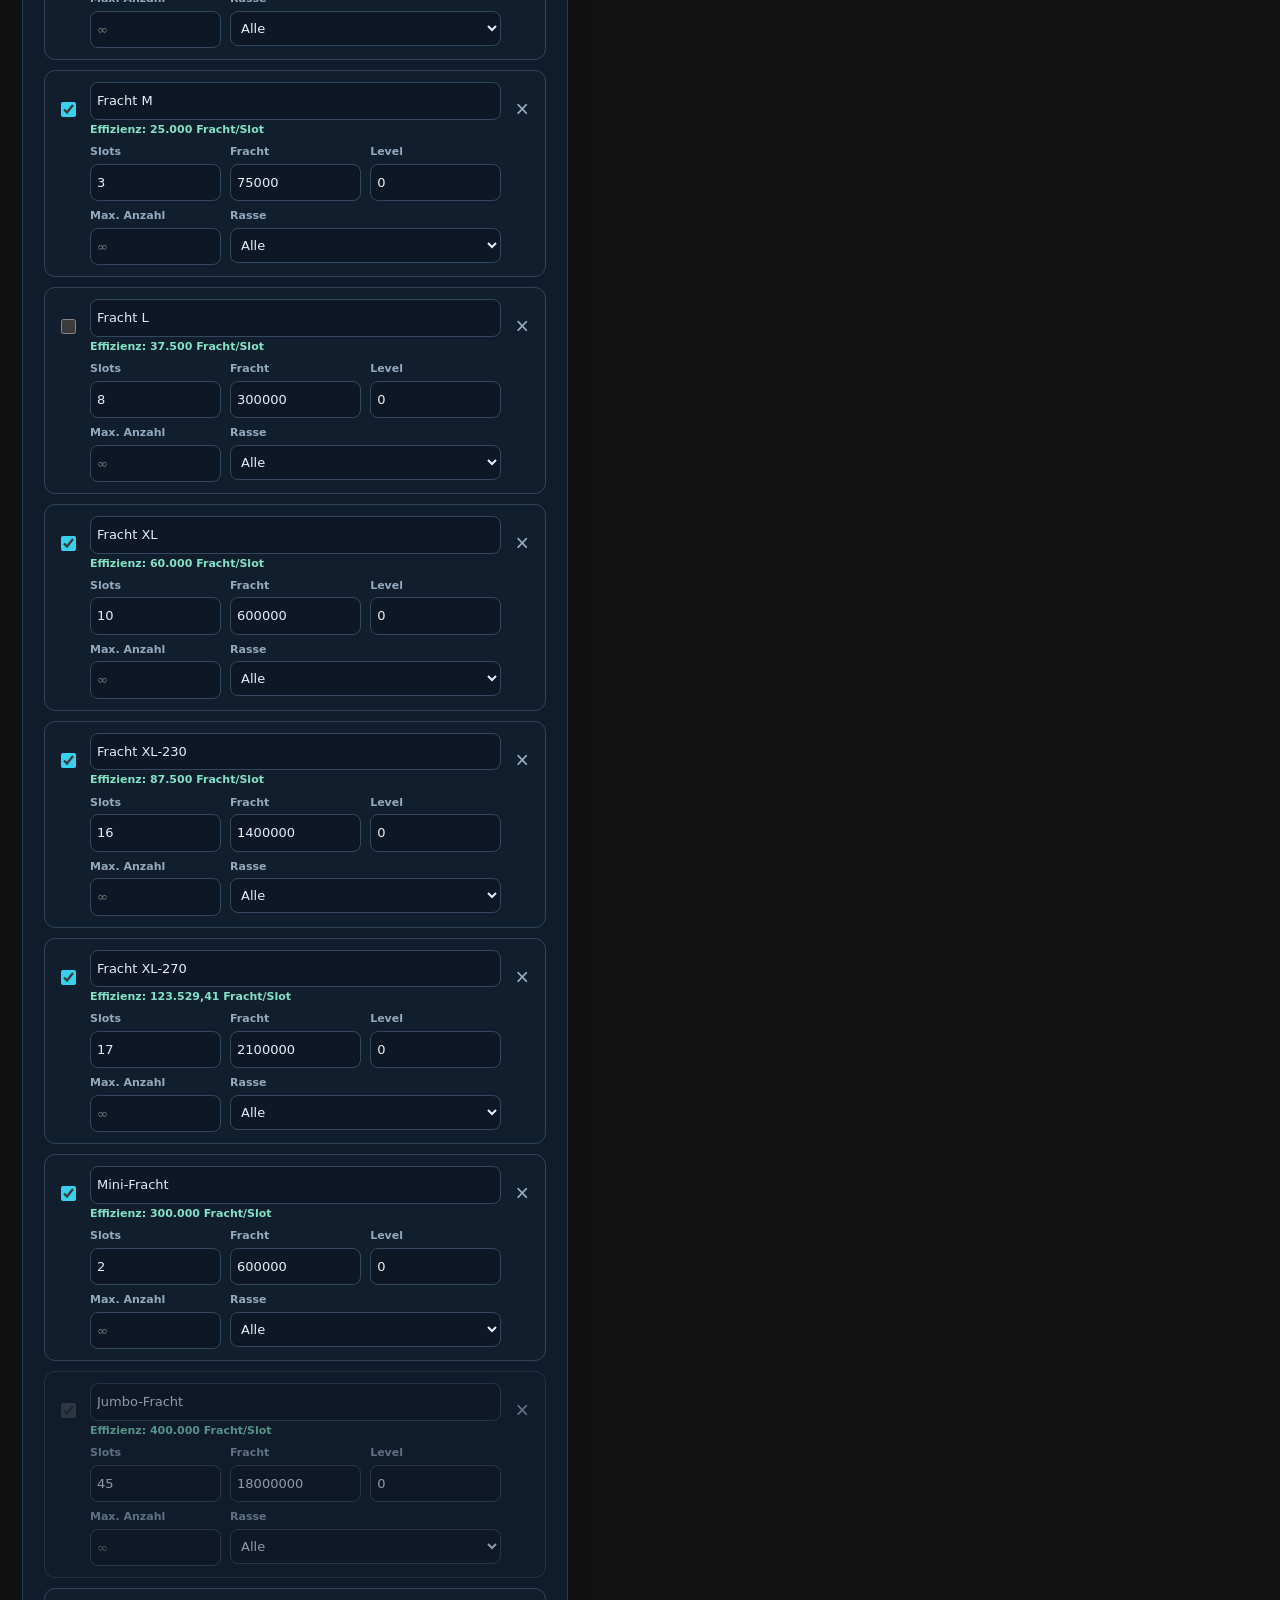
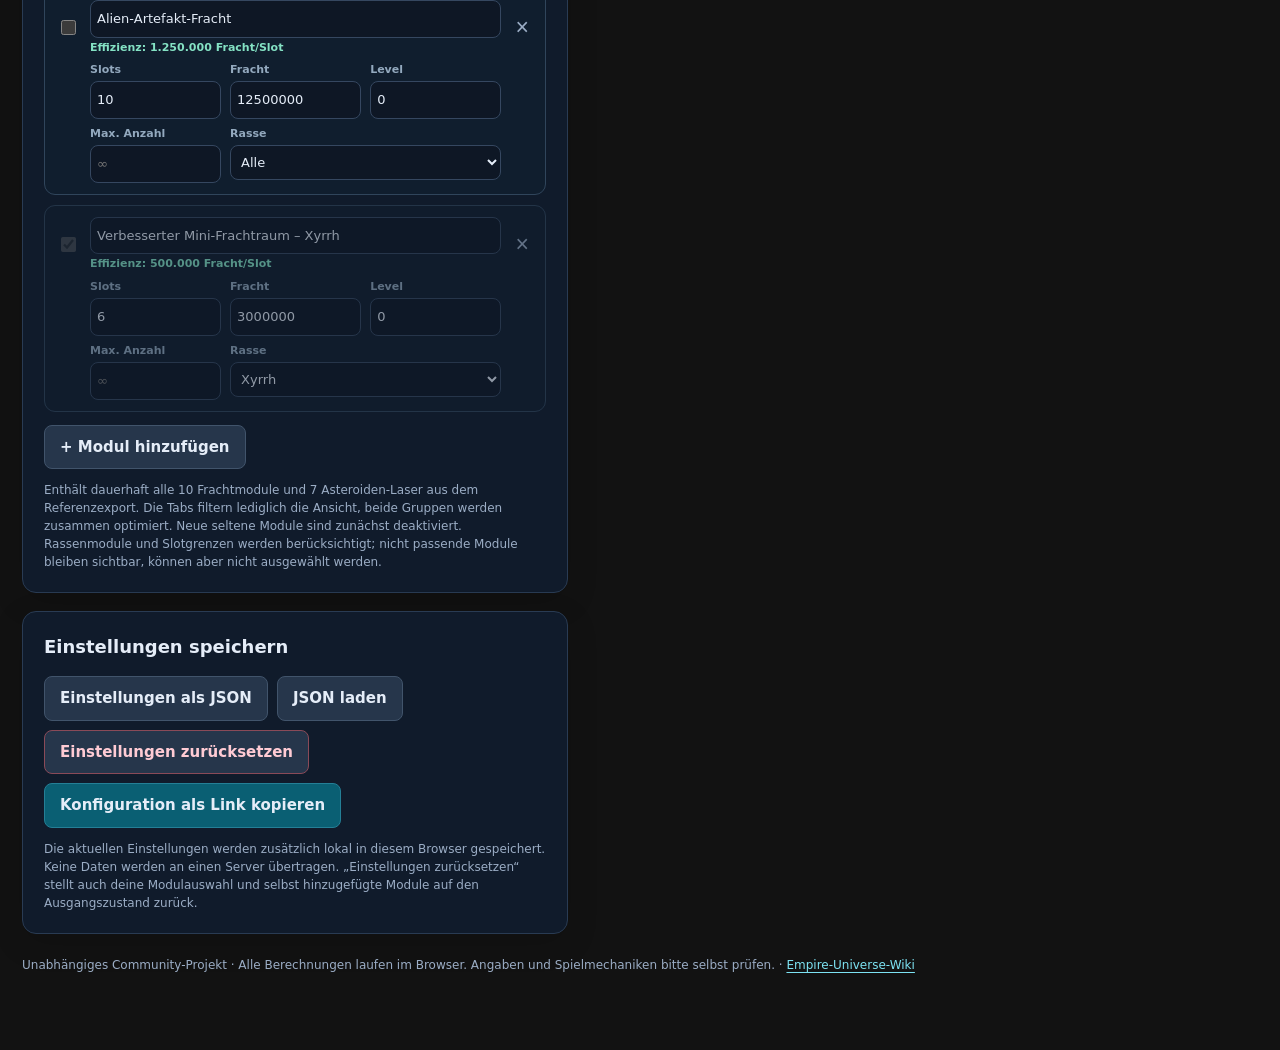
==== commit 607eb4b3: "feat(mining): show per-slot module efficiency and fast/exact search modes" ====
--- a/asteroiden-mining-flottenoptimierer/index.html
+++ b/asteroiden-mining-flottenoptimierer/index.html
@@ -89,6 +89,11 @@
 
   
 /* PA-basierte Flottengröße und zweigeteilte Modulauswahl */
+.searchmode-field{margin:0 0 12px}.searchmode-field select{max-width:100%;width:100%;background:#10283b;color:#e9f5ff;border:1px solid #3b637b;border-radius:9px;padding:10px 12px}
+.searchmode-field small{display:block;margin-top:6px;color:#abc5d8;font-size:12px;line-height:1.5}
+.module-efficiency{display:block;font-size:11px;color:#84e2c4;margin-top:3px;font-weight:650;line-height:1.3}
+.module-table td:nth-child(2){gap:0}
+
 #ships{display:flex;align-items:center;justify-content:flex-start;min-height:41px;padding:8px 11px;border:1px solid #2e5062;border-radius:9px;background:#123241;color:#9af4e3;font-size:20px;font-weight:800;font-variant-numeric:tabular-nums}
 #shipId{max-width:100%}
 #shipInfo,#paInfo{display:block;line-height:1.4;margin-top:4px;color:#94b5c8;font-size:11px}
@@ -167,7 +172,14 @@
 
       <div class="stack">
         <section class="panel">
-          <div class="actions"><button class="btn primary" id="calculate" type="button">Beste Flotte berechnen</button><button class="btn" id="cancelCalculation" type="button" hidden>Berechnung abbrechen</button><button class="btn" id="downloadPlan" type="button" disabled>Bauplan als TXT</button></div>
+          <div class="field searchmode-field"><label for="searchMode">Suchmethode</label>
+            <select id="searchMode">
+              <option value="fast">Schnell – beste Effizienz + lokale Verbesserungen</option>
+              <option value="exact">Exakt – vollständige Suche (deutlich langsamer)</option>
+            </select>
+            <small>Die schnelle Methode sortiert Module nach Fracht/Slot bzw. Extraktionslevel/Slot, probiert verschiedene Verteilungen und verbessert den Bauplan. Sie garantiert kein mathematisches Optimum.</small>
+          </div>
+          <div class="actions"><button class="btn primary" id="calculate" type="button">Flotte optimieren</button><button class="btn" id="cancelCalculation" type="button" hidden>Berechnung abbrechen</button><button class="btn" id="downloadPlan" type="button" disabled>Bauplan als TXT</button></div>
           <div id="status" class="status" role="status" aria-live="polite">Bereit zur Berechnung.</div><progress id="calculationProgress" max="100" value="0" aria-label="Fortschritt der Flottenoptimierung" hidden></progress>
           <div id="empty" class="empty">Nach der Berechnung erscheinen hier optimaler Modul-Mix, Abbauzeit und Ressourcen pro Stunde.</div>
           <div id="results" class="hidden">
@@ -258,6 +270,16 @@
     const isRaceAllowed=module.race==='all'||module.race===race;
     const fits=Number(module.slots)<=freeSlots;
     if(!isRaceAllowed||!fits){tr.classList.add('module-incompatible');tr.title=!isRaceAllowed?'Nicht für die ausgewählte Rasse verfügbar.':'Zu viele Slots für dieses Schiff.';}
+    const efficiencyNote=document.createElement('small');
+    efficiencyNote.className='module-efficiency';
+    const updateEfficiency=()=>{
+      const slots=Number(module.slots);
+      const isMining=Number(module.extraction)>0;
+      const yieldPerSlot=isMining?Number(module.extraction):Number(module.cargo);
+      const label=isMining?'Extraktionslevel/Slot':'Fracht/Slot';
+      efficiencyNote.textContent='Effizienz: '+(slots>0&&Number.isFinite(yieldPerSlot)?format.format(yieldPerSlot/slots):'–')+' '+label;
+    };
+    updateEfficiency();
     const checkboxCell=document.createElement('td');
     const checkbox=document.createElement('input');checkbox.type='checkbox';checkbox.checked=module.enabled;checkbox.disabled=!isRaceAllowed||!fits;checkbox.title=tr.title||'Modul berücksichtigen';
     checkbox.addEventListener('change',()=>{module.enabled=checkbox.checked;dirty();});checkboxCell.append(checkbox);tr.append(checkboxCell);
@@ -266,9 +288,13 @@
       if(key==='maxCount')input.placeholder='∞';
       input.setAttribute('aria-label',`${key} für ${module.name}`);
       if(type==='number'){input.min=min;input.step='1'}
-      input.addEventListener('input',()=>{module[key]=key==='maxCount'?(input.value===''?null:input.value):input.value;dirty();});
-      if(key==='slots')input.addEventListener('change',renderModules);
-      td.dataset.label={name:'Name',slots:'Slots',cargo:'Fracht',extraction:'Level',maxCount:'Max. Anzahl'}[key];td.append(input);tr.append(td);
+      input.addEventListener('input',()=>{
+        module[key]=key==='maxCount'?(input.value===''?null:input.value):input.value;
+        if(['slots','cargo','extraction'].includes(key))updateEfficiency();
+        dirty();
+      });
+      if(key==='slots'||key==='extraction')input.addEventListener('change',renderModules);
+      td.dataset.label={name:'Name',slots:'Slots',cargo:'Fracht',extraction:'Level',maxCount:'Max. Anzahl'}[key];td.append(input);if(key==='name')td.append(efficiencyNote);tr.append(td);
     }
     const raceCell=document.createElement('td'),raceSelect=document.createElement('select');
     for(const [value,label] of [['all','Alle'],['nemoryx','Nemoryx'],['xyrrh','Xyrrh']]){
@@ -299,6 +325,7 @@
   if(ships>300)throw new Error('Das Budget ergibt '+ships+' Schiffe. Die exakte Suche unterstützt derzeit höchstens 300 Schiffe. Bitte PA reduzieren oder einen größeren Schiffstyp auswählen.');
   const result={
     ships,shipId:ship.id,shipPa:ship.pa,maxPa,race,
+    searchMode:read('searchMode')==='exact'?'exact':'fast',
     slots:number(read('slots'),'Slots pro Schiff',{min:1,max:500,integer:true}),
     reserved:number(read('reserved'),'Reservierte Slots',{integer:true}),
     baseCargo:number(read('baseCargo'),'Basis-Fracht',{integer:true}),
@@ -323,6 +350,7 @@
 function getRawSettings(){
   const ids=['maxPa','shipId','ships','slots','reserved','baseCargo','outbound','inbound','interval','efficiency','maxMining','cargoLimit'];
   const data=Object.fromEntries(ids.map(id=>[id,$(id).value]));
+  data.searchMode=$('searchMode').value;
   data.limitMode=document.querySelector('input[name=limitMode]:checked').value;
   data.race=$('race').value;
   data.schemaVersion=3;
@@ -354,6 +382,7 @@
   for(const id of ['reserved','baseCargo','outbound','inbound','interval','efficiency','maxMining','cargoLimit'])$(id).value=src[id];
   updateFleetSize();
   $('race').value=['nemoryx','xyrrh'].includes(src.race)?src.race:'other';
+  $('searchMode').value=src.searchMode==='exact'?'exact':'fast';
   const mode=src.limitMode==='limit'?'limit':'none';
   document.querySelector(`input[name=limitMode][value="${mode}"]`).checked=true;
   $('cargoLimit').disabled=mode!=='limit';
@@ -500,6 +529,7 @@
 function el(tag,txt,cls){const e=document.createElement(tag);if(txt!==undefined)e.textContent=txt;if(cls)e.className=cls;return e;}
 function renderResult(plan){
   const {data}=plan;
+  const shipName=shipCatalog.find(entry=>entry.id===data.shipId)?.name||'Schiff';
   const set=(id,text)=>$(id).textContent=text;
   set('hourRate',integers.format(plan.rate));
   set('miningTime',`${format.format(plan.minutes)} Min.`);
@@ -516,7 +546,7 @@
   const totalModules=new Map();
   for(const item of plan.compositions){
     const ship=el('div',undefined,'ship');
-    const head=el('div',undefined,'ship-head');head.append(el('strong',`${item.count} × Fregatte`),el('span',`Stärke ${integers.format(item.level)}`,'em'));ship.append(head);
+    const head=el('div',undefined,'ship-head');head.append(el('strong',`${item.count} × ${shipName}`),el('span',`Stärke ${integers.format(item.level)}`,'em'));ship.append(head);
     ship.append(el('div',`${integers.format(item.cargo+data.baseCargo)} Fracht / Schiff · ${item.used+data.reserved} von ${data.slots} Slots belegt (${data.reserved} reserviert)`,'ship-details'));
     const tags=el('div',undefined,'tagline');
     for(const module of item.modules){tags.append(el('span',`${module.quantity}× ${module.name}`,'tag'));totalModules.set(module.name,(totalModules.get(module.name)||0)+module.quantity*item.count);}
@@ -544,8 +574,9 @@
 }
 function exportPlan(plan){
   const data=plan.data;
+  const shipName=shipCatalog.find(entry=>entry.id===data.shipId)?.name||'Schiff';
   const lines=[
-    'Empire Universe 4 – Optimaler Flottenbauplan',
+    plan.method==='heuristic'?'Empire Universe 4 – Effizienzbasierter Flottenbauplan (Näherung)':'Empire Universe 4 – Optimaler Flottenbauplan (exakt)',
     `PA: ${integers.format(data.maxPa)} · Schiff: ${data.shipId} (${integers.format(data.shipPa)} PA pro Schiff)`,
     `Abbaueffizienz: ${format.format(data.efficiency??100)} % (Basis 1.000 Ressourcen/Min./Level)`,
     '===========================================',
@@ -559,7 +590,7 @@
     `Ressourcen pro Runde: ${integers.format(plan.perTrip)}`,
     `Flugdauer je Runde inkl. Abbau: ${format.format(plan.cycle)} Minuten`,
     '', 'Ausrüstungen:',
-    ...plan.compositions.flatMap(ship=>[`${ship.count}× Fregatte (Stärke ${ship.level}, Fracht ${integers.format(ship.cargo+data.baseCargo)}):`,...ship.modules.map(m=>`  ${m.quantity}× ${m.name}`),`  + ${data.reserved} reservierte Slots`, '']),
+    ...plan.compositions.flatMap(ship=>[`${ship.count}× ${shipName} (Stärke ${ship.level}, Fracht ${integers.format(ship.cargo+data.baseCargo)}):`,...ship.modules.map(m=>`  ${m.quantity}× ${m.name}`),`  + ${data.reserved} reservierte Slots`, '']),
     'Hinweis: gemeinsamer Flottenfrachterraum und additive Modulleistung angenommen.'
   ];
   download('EU4-Flottenbauplan.txt',lines.join('\n'),'text/plain;charset=utf-8');
@@ -598,7 +629,7 @@
   $('cancelCalculation').hidden=false;
   $('calculationProgress').hidden=false;
   $('calculationProgress').removeAttribute('value'); // zunächst unbekannte Dauer
-  $('status').textContent='Berechnung im Hintergrund gestartet. Die Seite bleibt bedienbar.';
+  $('status').textContent=data.searchMode==='exact'?'Exakte Suche im Web Worker gestartet.':'Schnelle, effizienzbasierte Optimierung im Web Worker gestartet.';
   const fail=message=>{
     if(id!==requestId || worker!==currentWorker)return;
     cancelWork();
@@ -624,7 +655,7 @@
       try{
         currentPlan=plan;
         renderResult(plan);
-        $('status').textContent='Optimaler Bauplan berechnet (exakte ganzzahlige Suche).';
+        $('status').textContent=plan.method==='heuristic'?'Schneller Bauplan berechnet (Effizienz-Heuristik mit lokalen Verbesserungen; Optimum nicht garantiert).':'Optimaler Bauplan berechnet (exakte ganzzahlige Suche).';
         try{localStorage.setItem('eu4-fleet-optimizer-settings',JSON.stringify(getRawSettings()));}catch(_){}
       }catch(error){
         currentPlan=null;
@@ -648,7 +679,7 @@
   input.addEventListener('change',()=>{if(input.name==='limitMode')$('cargoLimit').disabled=document.querySelector('input[name=limitMode]:checked').value!=='limit';dirty();});
 });
 $('addModule').addEventListener('click',()=>{
-  modules.push({id:`new-${Date.now()}-${modules.length}`,name:'Neues Modul',slots:1,cargo:0,extraction:1,enabled:false,race:'all',maxCount:null});
+  modules.push({id:`new-${Date.now()}-${modules.length}`,name:'Neues Modul',slots:1,cargo:activeModuleTab==='cargo'?1:0,extraction:activeModuleTab==='laser'?1:0,enabled:false,race:'all',maxCount:null});
   renderModules();dirty();
 });
 $('reset').addEventListener('click',()=>{
@@ -940,6 +971,7 @@
     originalRender(plan);
     const d=plan.data, mined=plan.level*d.resourceRate*plan.minutes;
     const items=[
+      ['Suchmethode',plan.method==='heuristic'?'Schnelle Greedy-Vorbelegung nach Effizienz pro Slot mit verschiedenen Fracht-/Laser-Verhältnissen und lokalen Modulwechseln. Das Ergebnis ist eine Näherung, kein garantiertes Optimum.':'Exakte dynamische Programmierung innerhalb der gewählten Suchgrenzen.'],
       ['Abbaueffizienz',`1.000 Ressourcen pro Minute und Extraktionslevel × ${fmt(d.efficiency??100)} % = ${fmt(d.resourceRate)} Ressourcen/min/Level.`],
       ['Abbauleistung',`${fmt(plan.level)} Extraktionsstärke ergibt ${fmt(plan.level*d.resourceRate)} Ressourcen pro Minute.`],
       ['Frachtauslastung',`${fmt(mined)} Ressourcen gefördert in ${fmt(plan.minutes)} Minuten; davon ${fmt(plan.perTrip)} transportierbar (${fmt(plan.usableCargo>0?100*plan.perTrip/plan.usableCargo:0)} % des Frachtraums).`],
